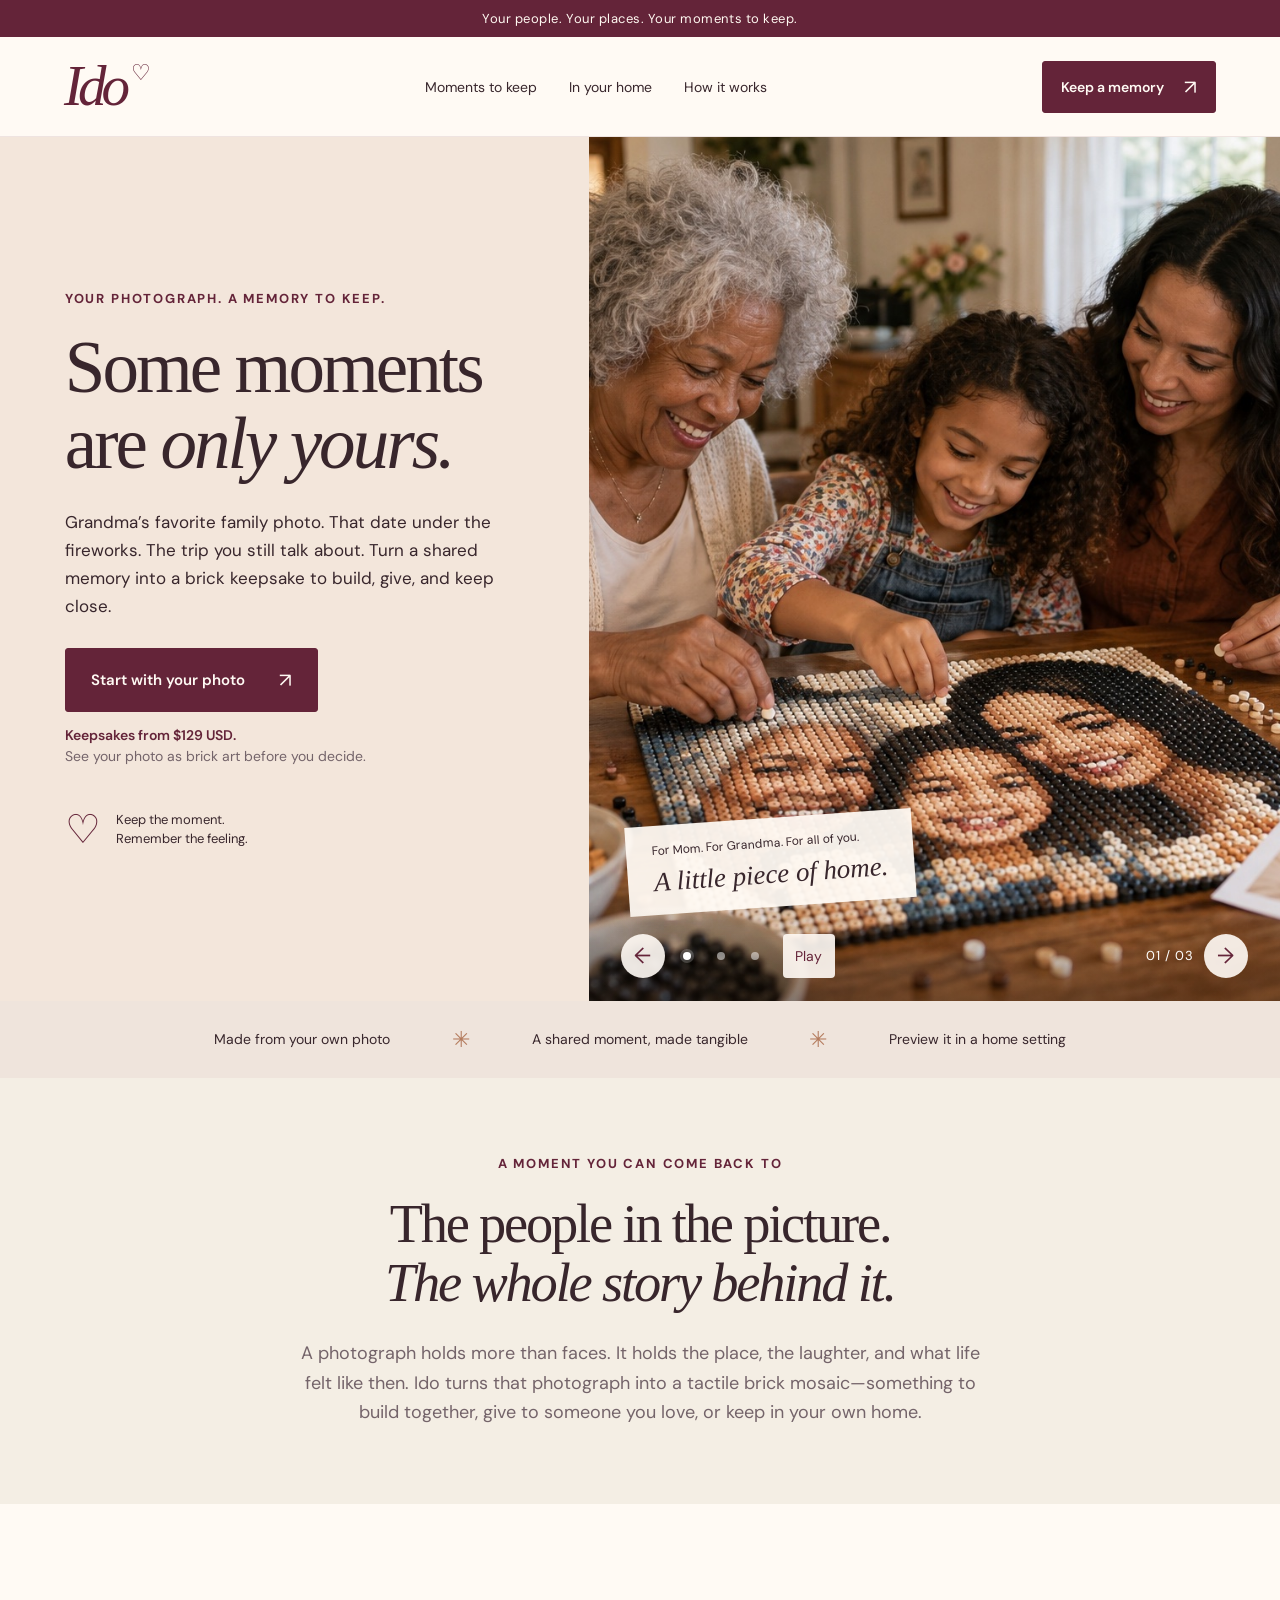
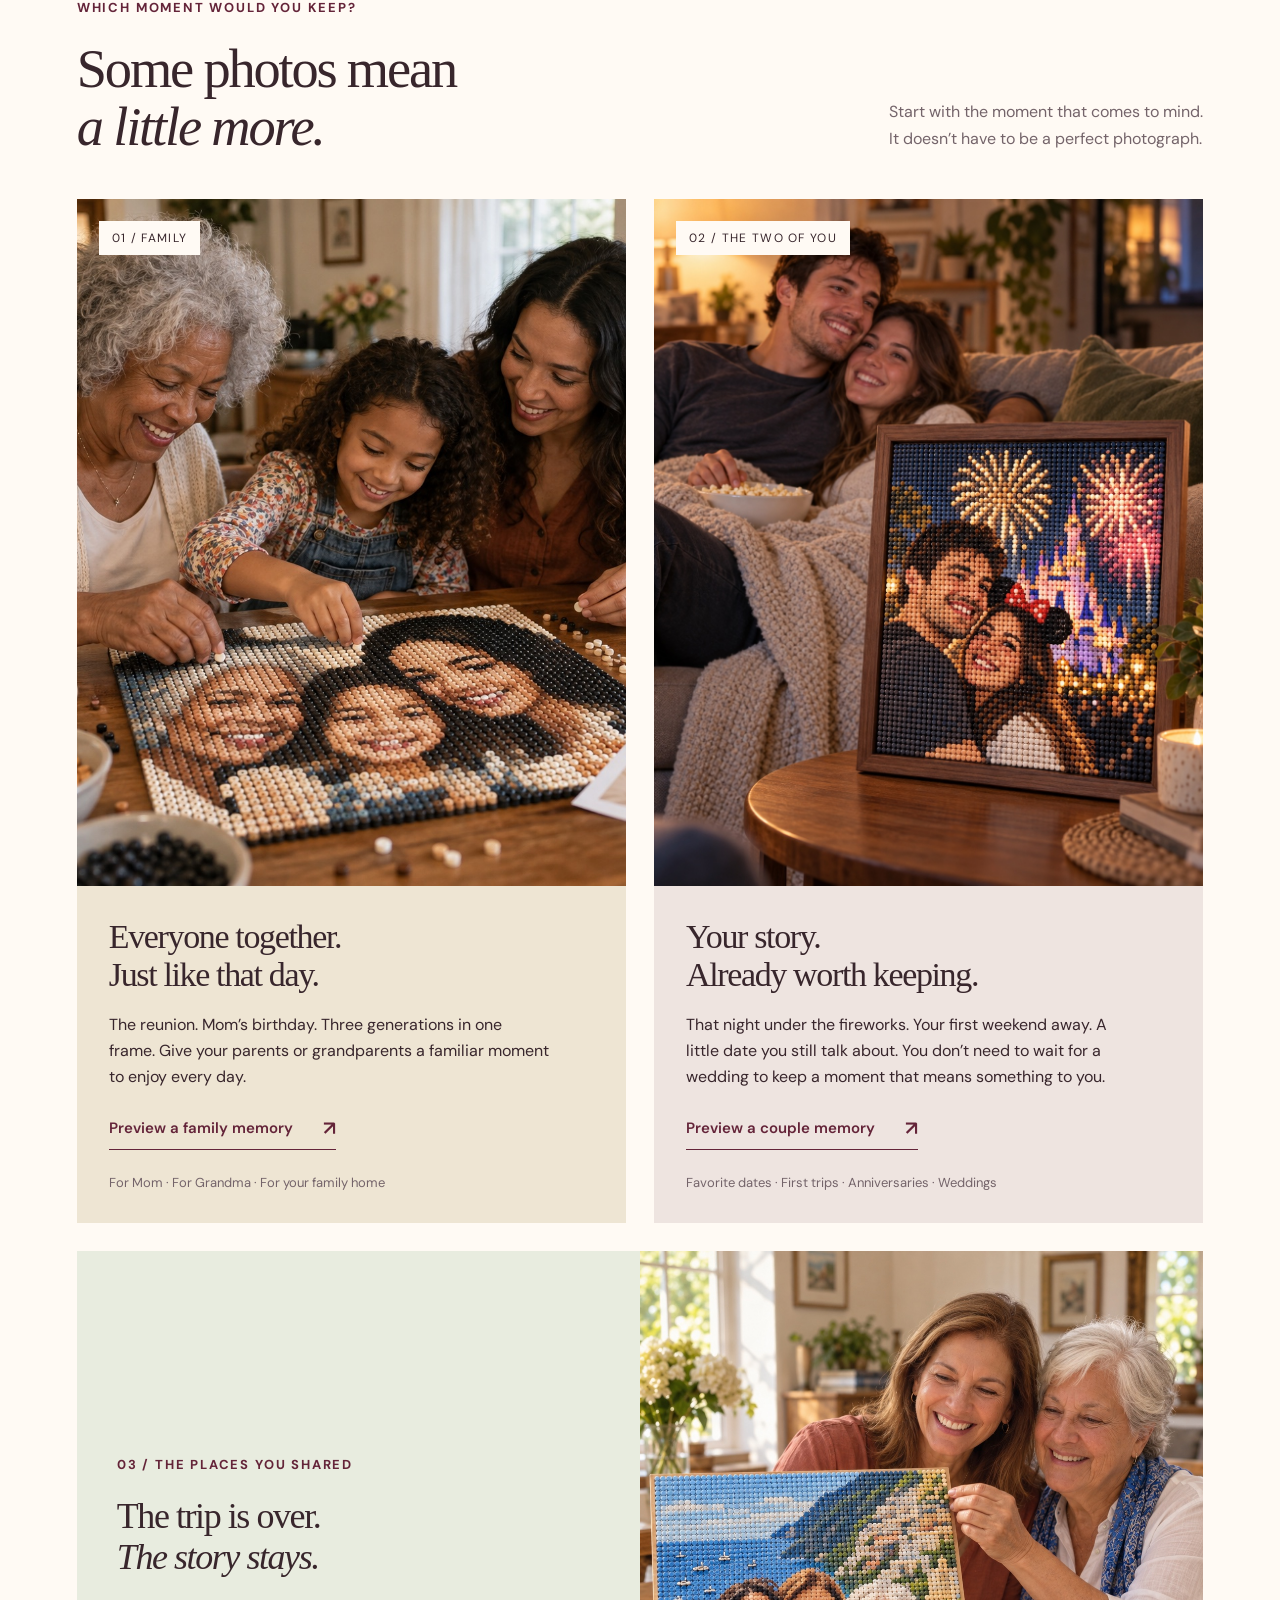
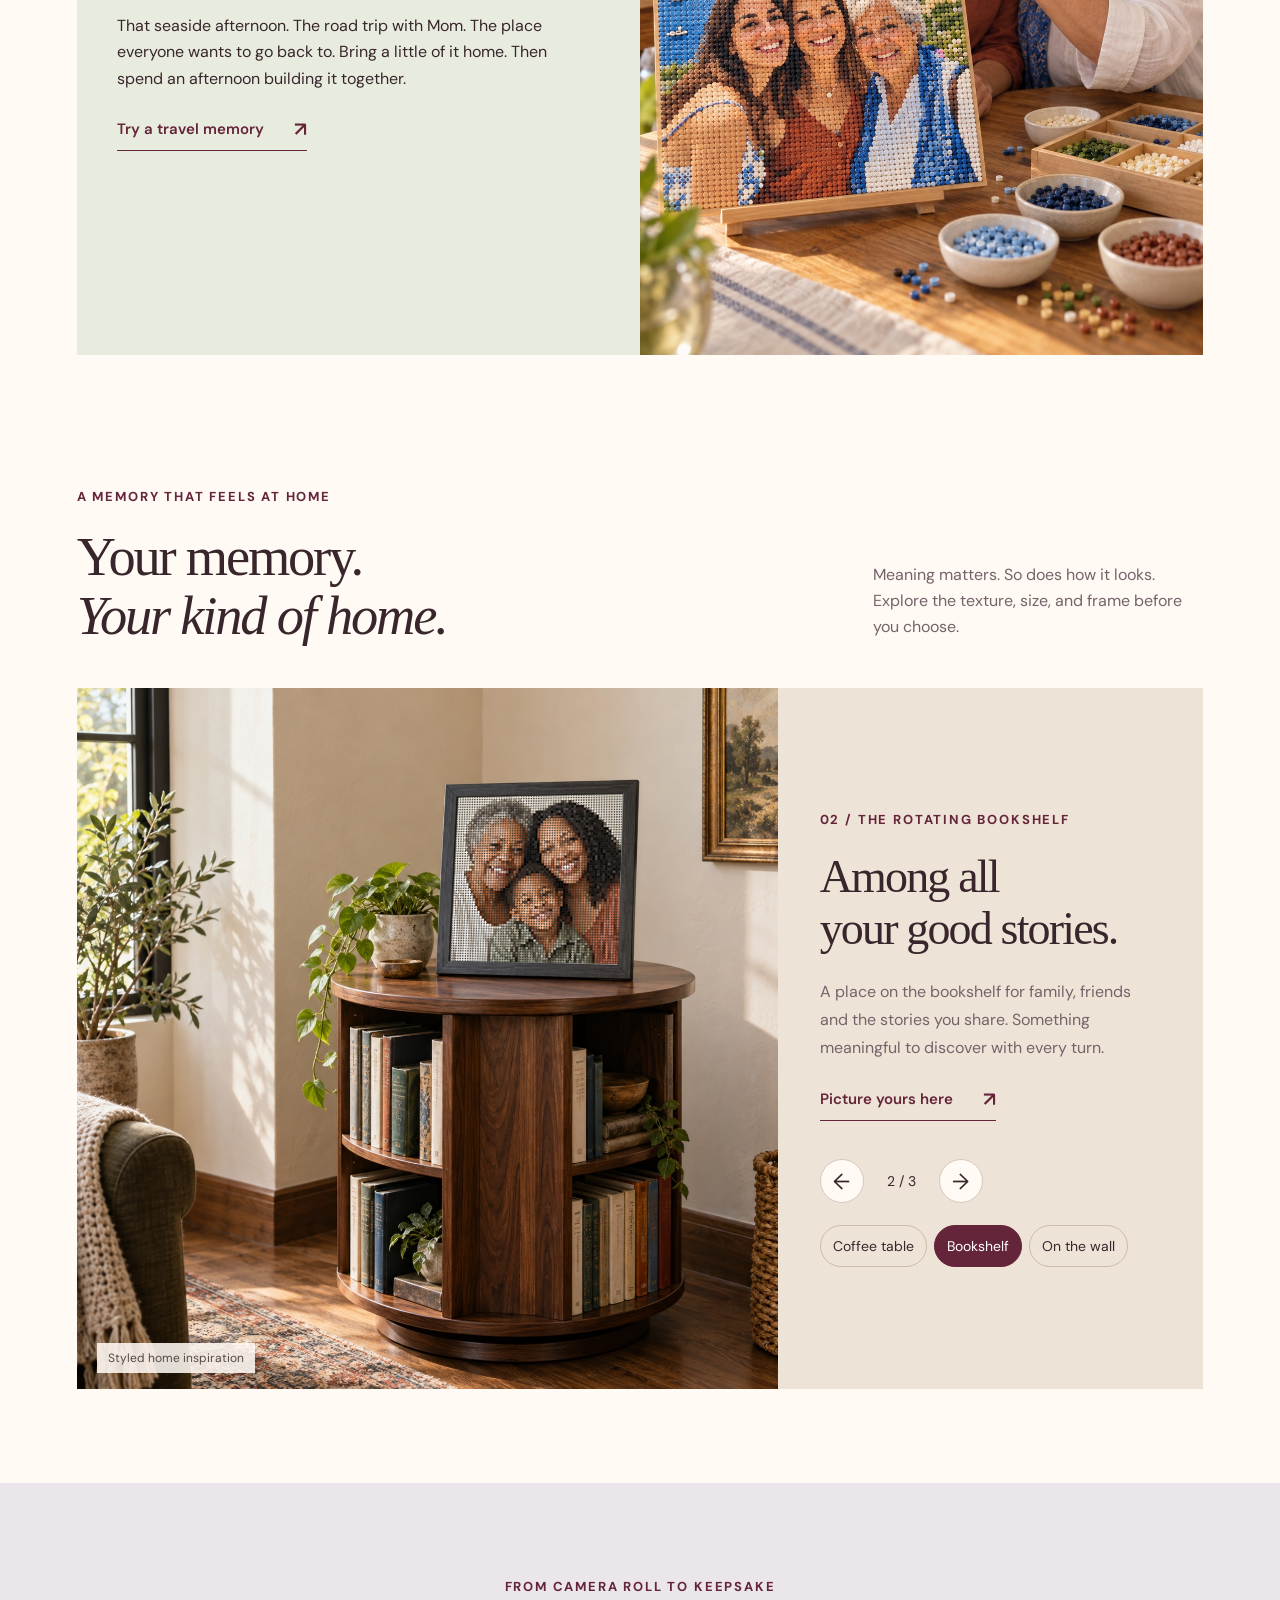
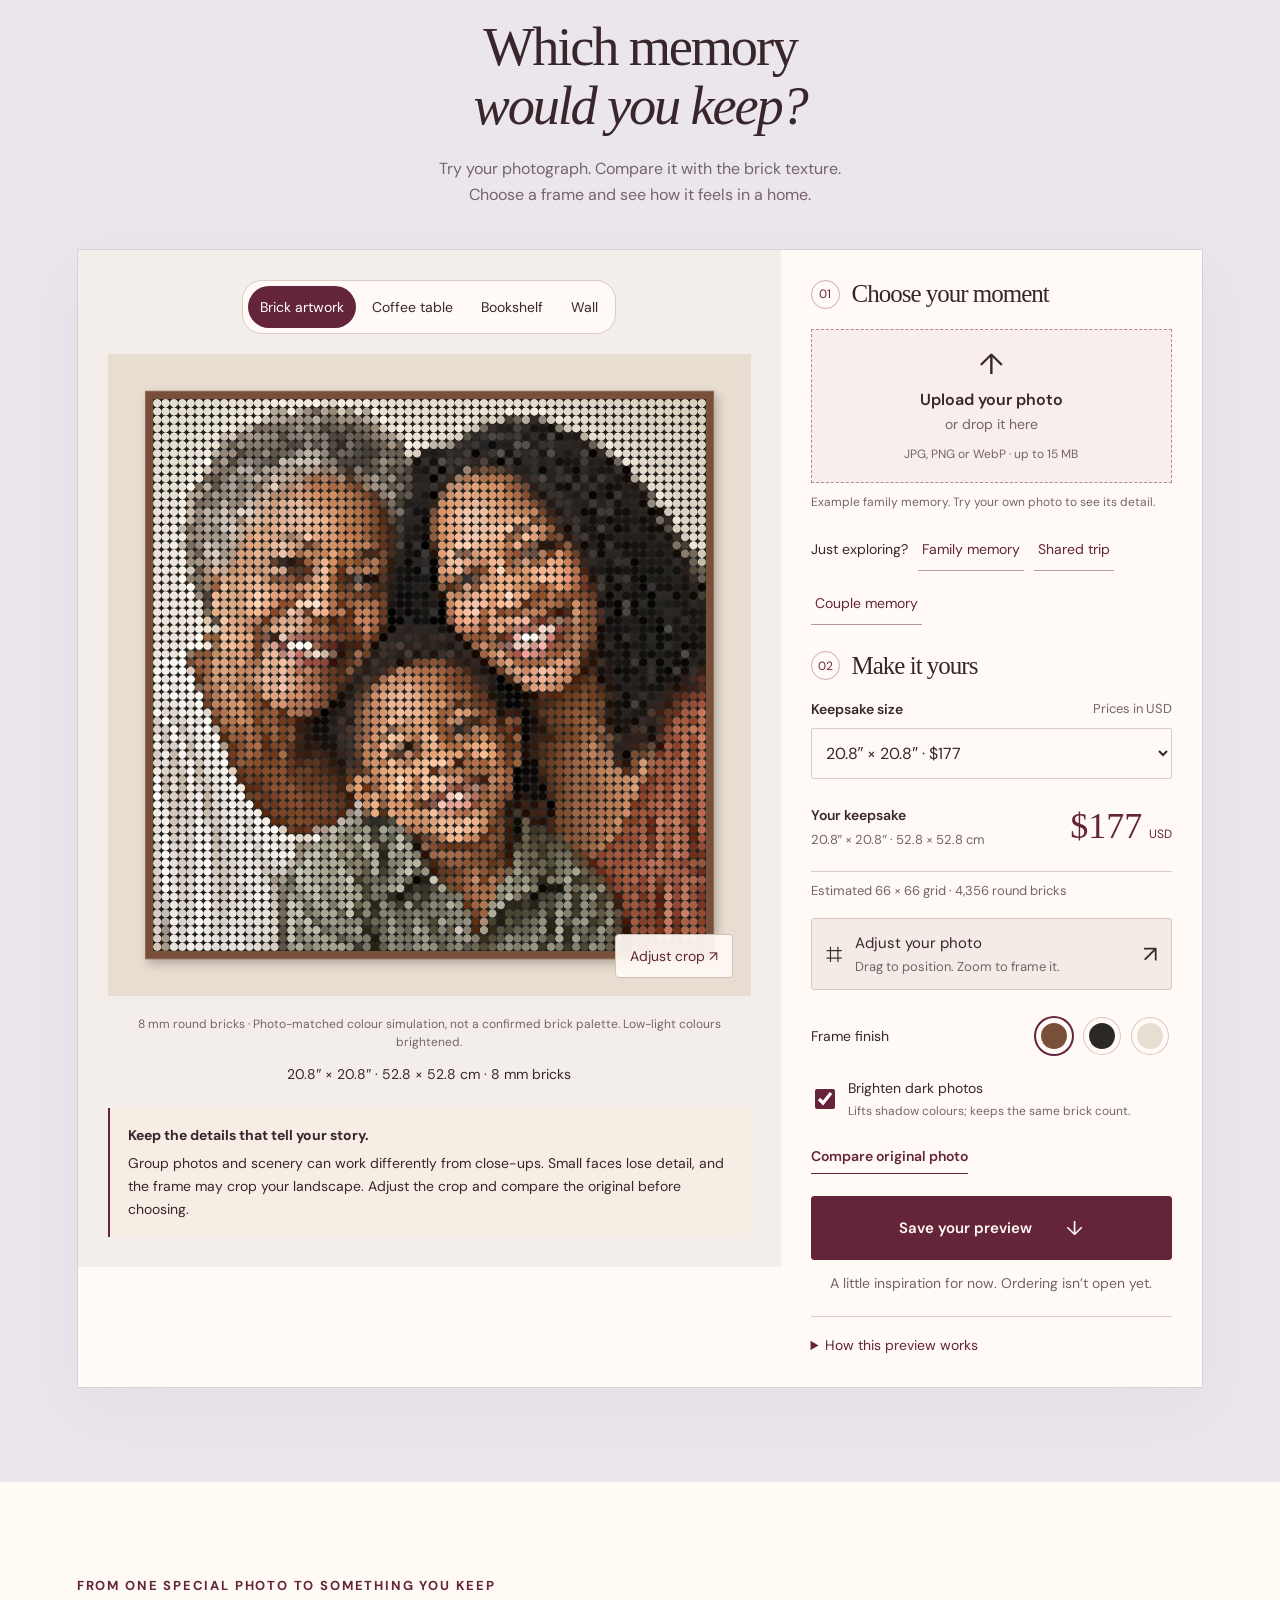
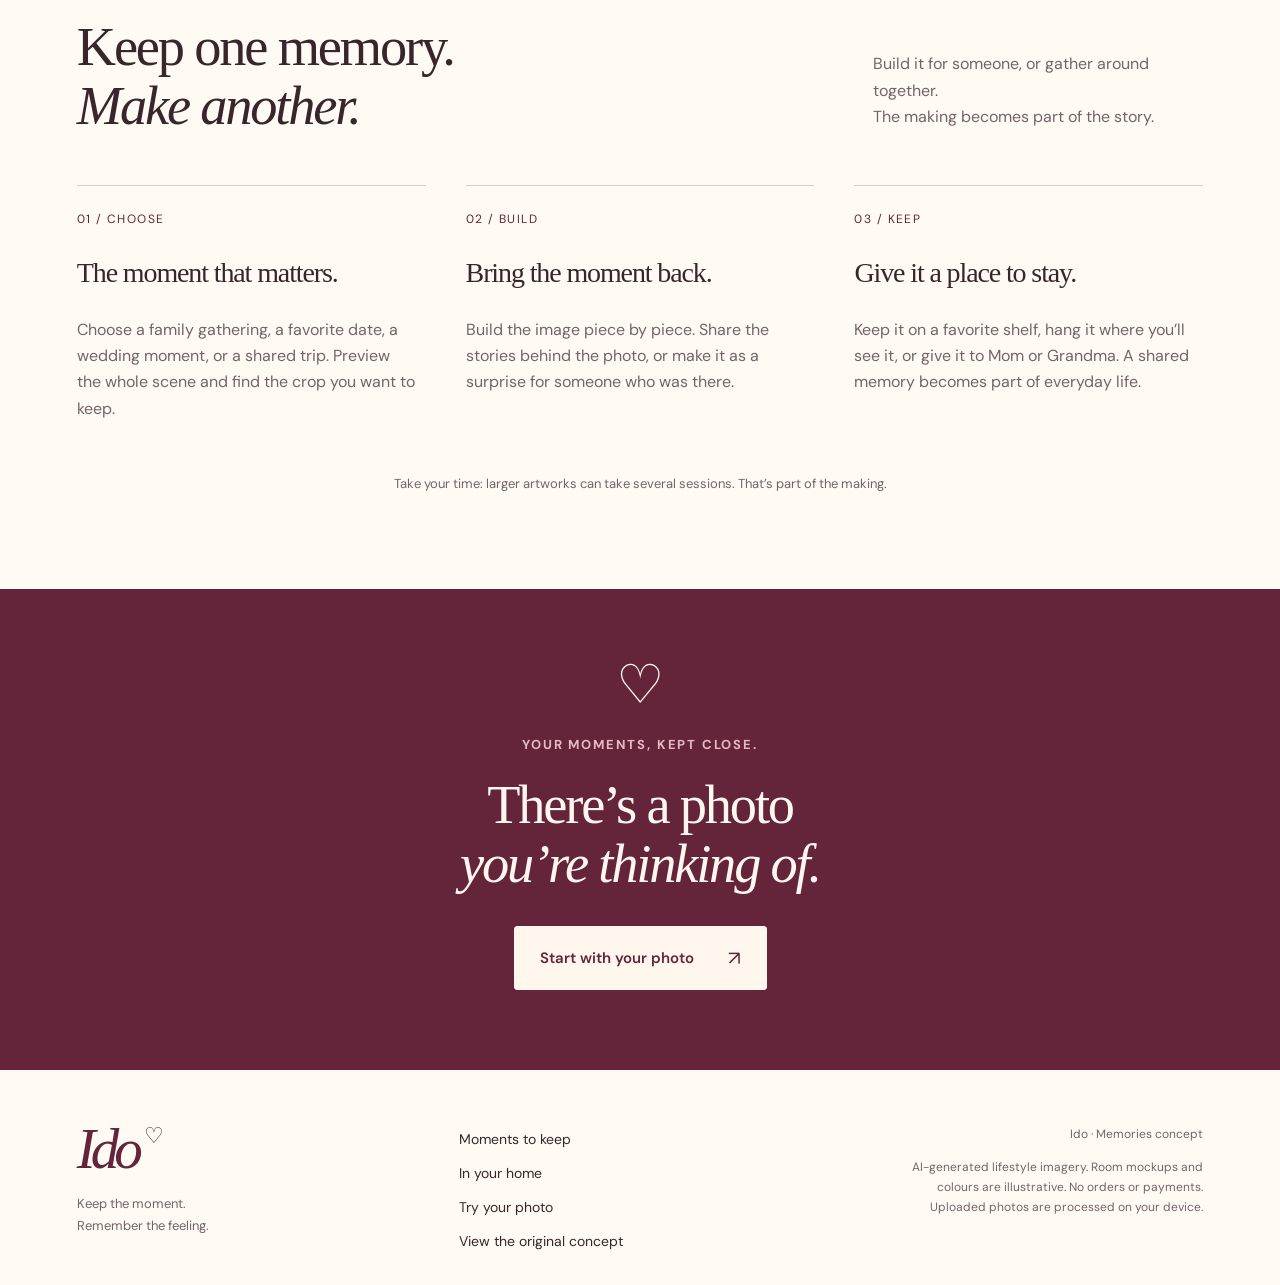
==== memories/index.html @ 84edcf0b "Publish Ido memories website prototype" ====
<!doctype html>
<html lang="en"><head>
<meta charset="UTF-8"><meta name="viewport" content="width=device-width, initial-scale=1"><title>Ido — Keep your moments close.</title>
<meta name="description" content="Keep a family gathering, a favorite date, a wedding day or a shared trip close. Turn your own photograph into a custom brick keepsake to build, give and display.">
<link rel="icon" href="data:image/svg+xml,%3Csvg xmlns='http://www.w3.org/2000/svg' viewBox='0 0 32 32'%3E%3Crect width='32' height='32' rx='8' fill='%23642439'/%3E%3Ctext x='8' y='25' font-family='Georgia' font-style='italic' font-size='30' fill='%23fff6eb'%3Ei%3C/text%3E%3C/svg%3E">
<link rel="preconnect" href="https://fonts.googleapis.com"><link rel="preconnect" href="https://fonts.gstatic.com" crossorigin><link href="https://fonts.googleapis.com/css2?family=DM+Sans:wght@400;500;600;700&display=swap" rel="stylesheet"><link rel="stylesheet" href="../styles.css"><link rel="stylesheet" href="memories.css"><script src="app.js" defer></script></head><body class="memory-version">
<a class="skip" href="#main">Skip to content</a><div class="announcement">Your people. Your places. Your moments to keep.</div>
<header class="header"><a class="wordmark" href="#" aria-label="Ido home">Ido<span>♡</span></a><nav aria-label="Main navigation"><a href="#stories">Moments to keep</a><a href="#at-home">In your home</a><a href="#how">How it works</a></nav><a class="button small" href="#create">Keep a memory <span aria-hidden="true">↗</span></a></header>
<main id="main"><section class="hero"><div class="hero-copy"><p class="eyebrow">YOUR PHOTOGRAPH. A MEMORY TO KEEP.</p><h1>Some moments<br>are <em>only yours.</em></h1><p class="lede">Grandma’s favorite family photo. That date under the fireworks. The trip you still talk about. Turn a shared memory into a brick keepsake to build, give, and keep close.</p><a class="button" href="#create">Start with your photo <span aria-hidden="true">↗</span></a><p class="micro"><span id="startingPrice">Keepsakes from $129 USD.</span><br>See your photo as brick art before you decide.</p><div class="hero-foot"><span class="tiny-heart" aria-hidden="true">♡</span><span>Keep the moment.<br>Remember the feeling.</span></div></div>
<div class="hero-photo hero-carousel" role="region" aria-roledescription="carousel" aria-label="Memories worth keeping">
<div class="hero-slide" data-hero-slide role="group" aria-roledescription="slide" aria-label="1 of 3: Family memories"><img src="../assets/ido-family.jpg" alt="Three generations assembling a brick mosaic of their family photograph" fetchpriority="high"><div class="photo-note"><span>For Mom. For Grandma. For all of you.</span><strong>A little piece of home.</strong></div></div>
<div class="hero-slide hero-lifestyle" data-hero-slide role="group" aria-roledescription="slide" aria-label="2 of 3: Couple memories" hidden><img src="../assets/lifestyle-couple-movie.jpg" alt="A couple cuddles during movie night, with a large framed round-brick portrait of their fireworks date on the table beside them" loading="lazy"><span class="lifestyle-label">Illustrative lifestyle scene</span><div class="lifestyle-caption"><span>That night out. Your nights in.</span><strong>A memory that lives with you.</strong></div></div>
<div class="hero-slide hero-lifestyle" data-hero-slide role="group" aria-roledescription="slide" aria-label="3 of 3: Shared trips" hidden><img src="../assets/lifestyle-family-building.jpg" alt="A grandmother and daughter laugh together while finishing a clear round-brick mosaic of their three-generation seaside trip" loading="lazy"><span class="lifestyle-label">Illustrative lifestyle scene</span><div class="lifestyle-caption"><span>The trip you still talk about.</span><strong>One more afternoon together.</strong></div></div>
<div class="hero-navigation"><button class="carousel-arrow" id="heroPrev" aria-label="Previous memory">←</button><div class="hero-dots" role="group" aria-label="Choose a memory"><button data-hero="0" aria-label="Family memories" aria-pressed="true"></button><button data-hero="1" aria-label="Couple memories" aria-pressed="false"></button><button data-hero="2" aria-label="Shared trips" aria-pressed="false"></button></div><button id="heroPlayback" class="hero-playback" aria-label="Play automatic memory stories">Play</button><span id="heroCount">01 / 03</span><button class="carousel-arrow" id="heroNext" aria-label="Next memory">→</button></div>
</div></section>
<div class="promise-strip"><span>Made from your own photo</span><i aria-hidden="true">✳</i><span>A shared moment, made tangible</span><i aria-hidden="true">✳</i><span>Preview it in a home setting</span></div>
<section class="memory-intro section"><p class="eyebrow">A MOMENT YOU CAN COME BACK TO</p><h2>The people in the picture.<br><em>The whole story behind it.</em></h2><p>A photograph holds more than faces. It holds the place, the laughter, and what life felt like then. Ido turns that photograph into a tactile brick mosaic—something to build together, give to someone you love, or keep in your own home.</p></section>
<section class="stories section" id="stories"><div class="section-heading"><div><p class="eyebrow">WHICH MOMENT WOULD YOU KEEP?</p><h2>Some photos mean<br><em>a little more.</em></h2></div><p>Start with the moment that comes to mind.<br>It doesn’t have to be a perfect photograph.</p></div><div class="story-grid">
<article class="story-card family"><div class="story-image"><img src="../assets/ido-family.jpg" alt="Grandmother, mother and child building their family photograph together" loading="lazy"><span class="image-label">01 / FAMILY</span></div><div class="story-copy"><h3>Everyone together.<br>Just like that day.</h3><p>The reunion. Mom’s birthday. Three generations in one frame. Give your parents or grandparents a familiar moment to enjoy every day.</p><a class="text-button" href="#create" data-audience="family">Preview a family memory <span>↗</span></a><span class="occasions">For Mom · For Grandma · For your family home</span></div></article>
<article class="story-card couple"><div class="story-image"><img src="../assets/lifestyle-couple-movie.jpg" alt="A couple enjoys a cozy movie night beside a framed brick portrait of their fireworks date" loading="lazy"><span class="image-label">02 / THE TWO OF YOU</span></div><div class="story-copy"><h3>Your story.<br>Already worth keeping.</h3><p>That night under the fireworks. Your first weekend away. A little date you still talk about. You don’t need to wait for a wedding to keep a moment that means something to you.</p><a class="text-button" href="#create" data-audience="couple">Preview a couple memory <span>↗</span></a><span class="occasions">Favorite dates · First trips · Anniversaries · Weddings</span></div></article>
</div><div class="travel-story with-image"><div><p class="eyebrow">03 / THE PLACES YOU SHARED</p><h3>The trip is over.<br><em>The story stays.</em></h3><p>That seaside afternoon. The road trip with Mom. The place everyone wants to go back to. Bring a little of it home. Then spend an afternoon building it together.</p><a class="text-button" href="#create" data-audience="travel">Try a travel memory <span>↗</span></a></div><img src="../assets/lifestyle-family-building.jpg" alt="A grandmother and daughter assemble a brick portrait of their family seaside trip together at home" loading="lazy"></div></section>
<section class="at-home section" id="at-home"><div class="section-heading"><div><p class="eyebrow">A MEMORY THAT FEELS AT HOME</p><h2>Your memory.<br><em>Your kind of home.</em></h2></div><p>Meaning matters. So does how it looks.<br>Explore the texture, size, and frame before you choose.</p></div><div class="home-carousel" role="region" aria-roledescription="carousel" aria-label="Memories around the home"><div class="home-stage"><canvas id="homeCanvas" width="2000" height="2000" role="img" aria-label="A finished brick keepsake in a home setting"></canvas><span class="scene-credit">Styled home inspiration</span></div><div class="home-story"><p class="eyebrow" id="homeCategory">01 / THE COFFEE TABLE</p><h3 id="homeTitle">A familiar moment.<br>Part of every day.</h3><p id="homeDescription">On a shelf or beside a favorite chair. A shared memory with a place in everyday life.</p><a class="text-button" href="#create" id="tryHome">Picture yours here <span>↗</span></a><div class="home-navigation"><button class="carousel-arrow" id="homePrev" aria-label="Previous home setting">←</button><span id="homeCount" aria-live="polite">1 / 3</span><button class="carousel-arrow" id="homeNext" aria-label="Next home setting">→</button></div><div class="home-dots" role="group" aria-label="Choose a home setting"><button data-home="0" aria-pressed="true">Coffee table</button><button data-home="1" aria-pressed="false">Bookshelf</button><button data-home="2" aria-pressed="false">On the wall</button></div></div></div></section>
<section class="creator-section section" id="create"><div class="creator-title"><p class="eyebrow">FROM CAMERA ROLL TO KEEPSAKE</p><h2>Which memory<br><em>would you keep?</em></h2><p>Try your photograph. Compare it with the brick texture.<br>Choose a frame and see how it feels in a home.</p></div><div class="creator" aria-label="Memory keepsake preview studio"><div class="preview-area"><div class="view-tabs" role="group" aria-label="Preview setting"><button data-view="portrait" aria-pressed="true">Brick artwork</button><button data-view="coffee" aria-pressed="false">Coffee table</button><button data-view="shelf" aria-pressed="false">Bookshelf</button><button data-view="wall" aria-pressed="false">Wall</button></div><div class="studio-display"><canvas id="previewCanvas" width="2000" height="2000" role="img" aria-label="Your photograph as an 8 mm round-brick keepsake"></canvas><button class="crop-overlay" id="cropFromPreview">Adjust crop ↗</button></div><p class="preview-note" id="previewNote">8 mm round bricks · Photo-matched colour simulation, not a confirmed brick palette.</p><p class="dimensions-summary" id="dimensionsSummary"></p><aside class="photo-guidance"><strong>Keep the details that tell your story.</strong><p>Group photos and scenery can work differently from close-ups. Small faces lose detail, and the frame may crop your landscape. Adjust the crop and compare the original before choosing.</p></aside></div><div class="controls"><div class="step-label"><span>01</span><h3>Choose your moment</h3></div><label class="upload-box" id="dropzone" tabindex="0" for="photoInput"><span class="upload-icon" aria-hidden="true">↑</span><strong>Upload your photo</strong><span>or drop it here</span><small>JPG, PNG or WebP · up to 15 MB</small></label><input id="photoInput" type="file" accept="image/jpeg,image/png,image/webp" hidden><p id="uploadStatus" class="status" role="status">Your photo stays in your browser.</p><div class="sample-row"><span>Just exploring?</span><button data-example="family">Family memory</button><button data-example="travel">Shared trip</button><button data-example="couple">Couple memory</button></div><div class="step-label"><span>02</span><h3>Make it yours</h3></div>
<div class="size-control"><label for="portraitSize">Keepsake size <span class="size-currency">Prices in USD</span></label><select id="portraitSize" aria-describedby="priceSize brickSummary"><option value="40x52.8">15.7″ × 20.8″ · $129</option><option value="52.8x52.8" selected>20.8″ × 20.8″ · $177</option><option value="65.6x65.6">25.8″ × 25.8″ · $282</option><option value="52.8x78.4">20.8″ × 30.9″ · $282</option></select><div class="portrait-pricing" role="status" aria-live="polite" aria-atomic="true"><div><span class="price-label">Your keepsake</span><p id="priceSize">20.8″ × 20.8″ · 52.8 × 52.8 cm</p></div><p class="price-amount"><strong id="portraitPrice">$177</strong><span>USD</span></p></div><p id="brickSummary" class="size-note">Estimated 66 × 66 grid · 4,356 round bricks</p></div><button class="crop-button" id="openCrop"><span>⌗</span><span>Adjust your photo<small>Drag to position. Zoom to frame it.</small></span><span>↗</span></button>
<div class="control-row"><span>Frame finish</span><div class="swatches" role="group" aria-label="Frame finish"><button class="swatch walnut" data-finish="walnut" aria-label="Walnut frame" aria-pressed="true"></button><button class="swatch charcoal" data-finish="charcoal" aria-label="Charcoal frame" aria-pressed="false"></button><button class="swatch ivory" data-finish="ivory" aria-label="Ivory frame" aria-pressed="false"></button></div></div><label class="photo-enhancement"><input id="brightenPhoto" type="checkbox" checked><span>Brighten dark photos<small>Lifts shadow colours; keeps the same brick count.</small></span></label><div class="preview-actions"><button id="originalToggle" class="text-button" aria-pressed="false">Compare original photo</button></div><button id="download" class="button download">Save your preview <span aria-hidden="true">↓</span></button><p class="micro">A little inspiration for now. Ordering isn’t open yet.</p><details class="preview-explainer"><summary>How this preview works</summary><p>Your selected size sets the grid. Each 8 mm cell samples the colours in that part of your photo and becomes one round brick. Each brick has one solid colour, not a printed fragment of the photo. The optional low-light correction lifts shadow colours before sampling; mild sharpening emphasizes edges without adding more bricks.</p><p>Colours are simulated directly from your photo. Actual results depend on the available brick colours, lighting and image quality. At the smallest size, 50 × 66 bricks provide only 3,300 colour samples for the whole scene. Small faces and distant details may remain simplified. Larger sizes use more bricks, so faces can retain more detail.</p><p>Grid counts are estimates based on 8 mm spacing and the listed dimensions; the final count depends on the frame allowance. Home views are styled mockups, not measurements of your room; check furniture clearance before choosing a size.</p></details></div></div></section>
<section class="how section" id="how"><div class="section-heading"><div><p class="eyebrow">FROM ONE SPECIAL PHOTO TO SOMETHING YOU KEEP</p><h2>Keep one memory.<br><em>Make another.</em></h2></div><p>Build it for someone, or gather around together.<br>The making becomes part of the story.</p></div><div class="steps"><article><span>01 / CHOOSE</span><h3>The moment that matters.</h3><p>Choose a family gathering, a favorite date, a wedding moment, or a shared trip. Preview the whole scene and find the crop you want to keep.</p></article><article><span>02 / BUILD</span><h3>Bring the moment back.</h3><p>Build the image piece by piece. Share the stories behind the photo, or make it as a surprise for someone who was there.</p></article><article><span>03 / KEEP</span><h3>Give it a place to stay.</h3><p>Keep it on a favorite shelf, hang it where you’ll see it, or give it to Mom or Grandma. A shared memory becomes part of everyday life.</p></article></div><p class="build-note">Take your time: larger artworks can take several sessions. That’s part of the making.</p></section>
<section class="closing"><span class="closing-heart" aria-hidden="true">♡</span><p class="eyebrow">YOUR MOMENTS, KEPT CLOSE.</p><h2>There’s a photo<br><em>you’re thinking of.</em></h2><a class="button light" href="#create">Start with your photo <span aria-hidden="true">↗</span></a></section></main>
<footer><div><a class="wordmark" href="#">Ido<span>♡</span></a><p>Keep the moment.<br>Remember the feeling.</p></div><div class="footer-links"><a href="#stories">Moments to keep</a><a href="#at-home">In your home</a><a href="#create">Try your photo</a><a href="../">View the original concept</a></div><div class="footer-note"><p>Ido · Memories concept</p><p>AI-generated lifestyle imagery. Room mockups and colours are illustrative. No orders or payments.<br>Uploaded photos are processed on your device.</p></div></footer>
<dialog id="cropDialog" aria-labelledby="cropTitle"><div class="crop-dialog-inner"><div class="crop-dialog-heading"><div><p class="eyebrow">MAKE ROOM FOR WHAT MATTERS</p><h2 id="cropTitle">Find your frame.</h2></div><button id="closeCrop" class="close-button" aria-label="Cancel crop">×</button></div><p class="crop-help" id="cropHelp">Drag the photo to position it. Pinch or use + / − to zoom.</p><div class="crop-workspace"><div id="cropViewport" tabindex="0" role="group" aria-label="Crop photo. Drag to move, arrow keys to reposition, plus or minus to zoom." aria-describedby="cropHelp"><canvas id="cropCanvas" width="600" height="600" role="img" aria-label="Photo crop preview"></canvas><div class="crop-thirds" aria-hidden="true"></div></div></div><div class="crop-toolbar"><button id="zoomOut" aria-label="Zoom out">−</button><output id="zoomValue" aria-live="polite">100%</output><button id="zoomIn" aria-label="Zoom in">+</button><button id="resetCrop">Reset</button><span id="cropSizeLabel"></span></div><div class="crop-dialog-actions"><button id="cancelCrop" class="subtle-button">Cancel</button><button id="applyCrop" class="button">Use this crop</button></div></div></dialog>
</body></html>
---- styles.css ----
:root{--wine:#642439;--ink:#38262c;--paper:#fffaf4;--muted:#74646a;--line:#daccc6;--frame:#785039;font-family:'DM Sans',Arial,sans-serif;color:var(--ink);background:var(--paper);font-synthesis:none;scroll-behavior:smooth}*{box-sizing:border-box}body{margin:0}button,input,select{font:inherit}button,a,input,select{-webkit-tap-highlight-color:transparent}button{cursor:pointer;color:inherit}button:disabled{cursor:wait;opacity:.6}a{color:inherit;text-decoration:none}img{display:block;width:100%;object-fit:cover}h1,h2,h3,p{margin-top:0}h1,h2,h3{font-family:Georgia,'Times New Roman',serif;font-weight:400;letter-spacing:-.04em}h1{font-size:clamp(58px,5.8vw,90px);line-height:1.04;margin-bottom:26px}h2{font-size:clamp(40px,4.25vw,64px);line-height:1.08;margin-bottom:0}h3{font-size:36px;line-height:1.12}em{font-weight:400}p{line-height:1.65}a,button,input,select{touch-action:manipulation}:focus-visible{outline:3px solid #b25731;outline-offset:5px}.skip{position:absolute;left:16px;top:-100px;padding:12px;background:white;z-index:100}.skip:focus{top:10px}.announcement{text-align:center;background:var(--wine);color:#fff8f1;padding:10px 16px;font-size:13px;letter-spacing:.04em}.header{height:100px;display:flex;align-items:center;justify-content:space-between;padding:0 5%;gap:24px;border-bottom:1px solid rgba(100,36,57,.1)}.wordmark{font:italic 57px/.85 Georgia,serif;letter-spacing:-5px;display:inline-flex;align-items:start;color:var(--wine)}.wordmark span{font:22px/1 Georgia;letter-spacing:0;margin-left:6px}.header nav{display:flex;gap:32px;font-size:14px}.header nav a:hover{color:var(--wine);text-decoration:underline;text-underline-offset:7px}.button{display:inline-flex;align-items:center;justify-content:center;gap:34px;padding:18px 25px;border:1px solid var(--wine);background:var(--wine);color:var(--paper);font-size:15px;font-weight:600;border-radius:3px;min-height:54px;transition:background .2s,transform .2s}.button:hover{background:#853951;transform:translateY(-2px)}.button span{font-size:20px;font-weight:400}.button.small{padding:12px 18px;font-size:14px;min-height:46px;gap:20px}.hero{display:grid;grid-template-columns:46% 54%;min-height:660px;background:#f3e6db}.hero-copy{padding:64px 10% 40px 11%;align-self:center}.eyebrow{font-size:12px;letter-spacing:.14em;font-weight:700;margin-bottom:22px;line-height:1.5;color:var(--wine)}.lede{font-size:17px;max-width:380px;margin-bottom:28px;line-height:1.65}.micro{font-size:12px;color:var(--muted);margin:13px 0;line-height:1.5}.hero-foot{display:flex;align-items:center;gap:15px;font-size:13px;line-height:1.5;margin-top:32px}.tiny-heart{font-size:40px;color:var(--wine)}.hero-photo{position:relative;min-height:680px;overflow:hidden}.hero-photo>img{height:100%;position:absolute;object-position:55% 50%}.photo-note{position:absolute;bottom:44px;left:38px;background:#fffaf4f0;padding:17px 26px;transform:rotate(-4deg);box-shadow:0 5px 30px #38262c20}.photo-note span{display:block;font-size:12px;margin-bottom:8px}.photo-note strong{font:italic 30px Georgia}.image-index{position:absolute;right:22px;bottom:23px;color:white;font-size:12px;letter-spacing:.14em;text-shadow:0 1px 4px #000}.promise-strip{display:flex;align-items:center;justify-content:center;gap:5%;padding:24px;background:#efe4dc;font-size:14px}.promise-strip i{font-style:normal;font-size:22px;color:#b47b5d}.section{padding:94px 6%;scroll-margin-top:25px}.section-heading{display:flex;justify-content:space-between;align-items:end;gap:40px;margin-bottom:42px}.section-heading>p{max-width:330px;font-size:16px;color:var(--muted);margin:0 0 5px}.story-grid{display:grid;grid-template-columns:1fr 1fr;gap:28px}.story-card{background:#efdad6}.story-card.family{background:#eee5d3}.story-image{height:340px;position:relative;overflow:hidden}.story-image img{height:100%;transition:transform .6s}.story-card:hover .story-image img{transform:scale(1.025)}.image-label{position:absolute;top:22px;left:22px;background:var(--paper);padding:9px 13px;font-size:12px;letter-spacing:.11em}.story-copy{padding:34px 38px}.story-copy .eyebrow{font-size:12px;margin-bottom:14px}.story-copy h3{margin-bottom:18px}.story-copy>p:not(.eyebrow){font-size:16px;max-width:440px}.text-button{border:0;border-bottom:1px solid currentColor;background:none;padding:8px 0;color:var(--wine);font-size:15px;font-weight:600;display:inline-flex;gap:30px;align-items:center}.text-button span{font-size:20px}.occasions{display:block;font-size:12px;color:var(--muted);margin-top:24px}.at-home{padding-top:38px}.display-grid{display:grid;grid-template-columns:1fr 1fr;gap:28px}.display-card{background:none;border:0;padding:0;text-align:left;min-width:0}.display-visual{display:block;position:relative;aspect-ratio:1.25;background:#e9ddd0;overflow:hidden}.display-card:nth-child(2) .display-visual{background:#e3dfd9}.gallery-art{position:absolute;width:55%;height:auto;left:22.5%;top:12%;border:12px solid #785039;box-shadow:12px 17px 24px #21140f33;background:#ddd}.room-reveal{position:absolute;inset:0;opacity:0;transition:opacity .45s}.room-image{height:100%}.room-art{position:absolute;width:31%;height:auto;left:34.5%;top:13%;border:7px solid #785039;box-shadow:4px 6px 10px #21140f40;background:#ddd}.room-reveal.table .room-art{width:26%;left:41%;top:auto;bottom:29%;transform:perspective(650px) rotateY(-6deg)}.display-card:hover .room-reveal,.display-card:focus-visible .room-reveal,.display-card.is-room .room-reveal{opacity:1}.switch-hint{position:absolute;bottom:16px;right:16px;background:#fffaf4ee;padding:8px 12px;font-size:12px;border-radius:30px}.display-caption{display:flex;justify-content:space-between;align-items:center;padding:21px 0}.display-caption strong{display:block;font:25px Georgia;letter-spacing:-.03em}.display-caption small{display:block;margin-top:9px;color:var(--muted);font-size:14px}.circle-arrow{border:1px solid var(--line);width:40px;height:40px;display:grid;place-items:center;border-radius:50%;font-size:22px}.creator-section{background:#ebe5ec}.creator-title{text-align:center;margin-bottom:40px}.creator-title h2{margin-bottom:20px}.creator-title p:last-child{font-size:16px;color:var(--muted)}.creator{display:grid;grid-template-columns:minmax(0,1.25fr) minmax(300px,.75fr);background:#fffaf6;border:1px solid #d9cfd6;max-width:1230px;margin:auto;box-shadow:0 20px 60px #5b38440a}.preview-area{padding:30px;background:#f4eeeb;display:flex;flex-direction:column;min-width:0}.view-tabs{display:flex;align-self:center;gap:4px;background:#fffaf6;border:1px solid var(--line);padding:5px;border-radius:30px;margin-bottom:20px}.view-tabs button{border:0;border-radius:25px;padding:10px 15px;background:none;font-size:14px}.view-tabs button[aria-pressed=true]{background:var(--wine);color:white}.scene{position:relative;aspect-ratio:1/1;display:grid;place-items:center;overflow:hidden;background:#e5dacf}.scene>img{position:absolute;width:100%;height:100%;inset:0;opacity:0;transition:opacity .3s}.portrait-frame{position:absolute;top:15%;left:15%;width:70%;border:15px solid var(--frame);box-shadow:10px 13px 28px #30201930;transition:width .45s,left .45s,top .45s,border-color .2s;line-height:0;background:#efe9e2}.portrait-frame canvas{width:100%;height:auto;display:block}.scene.wall>img,.scene.table>img{opacity:1}.scene.wall .portrait-frame{width:38%;top:14%;left:31%;border-width:8px;box-shadow:5px 7px 15px #30201935}.scene.table .portrait-frame{width:29%;top:41%;left:42%;border-width:7px;transform:perspective(700px) rotateY(-5deg)}.scene-label{position:absolute;bottom:15px;font-size:12px;letter-spacing:.1em;background:#fffaf4dd;padding:7px 10px}.preview-note{font-size:12px;color:var(--muted);margin:19px 0 0;text-align:center;line-height:1.5}.controls{padding:30px}.step-label{display:flex;align-items:center;gap:12px;margin-bottom:20px}.step-label>span{color:var(--wine);font-size:12px;border:1px solid #cfa7af;border-radius:50%;width:29px;height:29px;display:grid;place-items:center}.step-label h3{font-size:25px;margin:0}.upload-box{display:flex;align-items:center;flex-direction:column;cursor:pointer;border:1px dashed #b98897;padding:20px 16px;background:#f8eeec;transition:background .2s}.upload-box:hover,.upload-box.dragging{background:#efd8de}.upload-icon{font-size:29px;line-height:1;margin-bottom:10px}.upload-box strong{font-weight:600;font-size:16px}.upload-box>span:not(.upload-icon){font-size:14px;color:var(--muted);margin-top:5px}.upload-box small{font-size:12px;color:var(--muted);margin-top:13px}.status{font-size:12px;color:var(--muted);margin:10px 0}.status.error{color:#ad2121}.sample-row{display:flex;flex-wrap:wrap;gap:10px;font-size:14px;margin:15px 0 26px;align-items:center}.sample-row button{font-size:14px;border:0;border-bottom:1px solid #ba949e;background:none;padding:5px 0;color:var(--wine)}.control-row{display:flex;justify-content:space-between;align-items:center;gap:12px;margin-bottom:19px;font-size:14px}.swatches{display:flex;gap:12px}.swatch{border:5px solid #fffaf6;box-shadow:0 0 0 1px #d7c9c1;width:32px;height:32px;border-radius:50%}.swatch[aria-pressed=true]{box-shadow:0 0 0 2px var(--wine)}.walnut{background:#785039}.charcoal{background:#2b2927}.ivory{background:#e5ded2}select{padding:8px;border:1px solid var(--line);background:#fffaf6;color:var(--ink);border-radius:2px;font-size:14px}.range-control{font-size:14px;margin:13px 0}.range-control label{display:block;margin-bottom:6px}input[type=range]{accent-color:var(--wine);width:100%;cursor:pointer}.position-controls{display:grid;grid-template-columns:1fr 1fr;gap:18px}.preview-actions{display:flex;gap:14px;align-items:center;justify-content:space-between;margin-bottom:22px}.preview-actions .text-button{font-size:14px}.subtle-button{border:0;background:none;padding:8px 0;font-size:14px;color:var(--muted)}.download{width:100%}.controls>.micro{text-align:center}.steps{display:grid;grid-template-columns:repeat(3,1fr);gap:40px;margin-top:50px}.steps article{border-top:1px solid var(--line);padding-top:25px}.steps article>span{font-size:12px;color:var(--wine);letter-spacing:.12em;display:block;margin-bottom:30px}.steps h3{font-size:28px}.steps p{font-size:16px;color:var(--muted);max-width:340px}.build-note{font-size:13px;color:var(--muted);text-align:center;margin:35px 0 0}.closing{background:var(--wine);color:#fff6ed;text-align:center;padding:60px 20px 80px}.closing-heart{font-size:54px;display:block;margin-bottom:15px}.closing .eyebrow{color:#e6bac4}.closing h2{margin-bottom:32px}.button.light{background:#fff6ed;color:var(--wine);border-color:#fff6ed}.button.light:hover{background:#ecd2d5}footer{padding:55px 6% 35px;display:flex;justify-content:space-between;gap:30px;align-items:start}footer p{font-size:13px;color:var(--muted);margin:20px 0 0}.footer-links{display:flex;flex-direction:column;gap:16px;font-size:14px;padding-top:5px}.footer-note{text-align:right;max-width:330px}.footer-note p{margin:0 0 14px;font-size:12px}
@media(min-width:1600px){.hero-copy{padding-left:15%}.section{padding-left:10%;padding-right:10%}.hero-photo{max-height:820px}}
@media(max-width:1000px){.header{height:85px;padding:0 4%}.header nav{gap:18px}.hero-copy{padding:45px 8%}h1{font-size:62px}.hero-photo{min-height:630px}.story-copy{padding:28px}.story-image{height:270px}.story-copy h3{font-size:31px}.section{padding:70px 5%}.creator{grid-template-columns:1.1fr .9fr}.controls,.preview-area{padding:22px}.view-tabs button{padding:9px 10px;font-size:14px}.portrait-frame{border-width:10px}.gallery-art{border-width:9px}}
@media(max-width:720px){.announcement{font-size:12px}.header{height:78px;padding:0 20px}.wordmark{font-size:45px}.header nav{display:none}.header .button{font-size:14px;min-height:43px;padding:10px 13px;gap:12px}.hero{grid-template-columns:1fr}.hero-copy{padding:43px 26px 35px}h1{font-size:60px}.hero .eyebrow{font-size:12px;margin-bottom:22px}.hero-copy .lede{font-size:16px;max-width:400px}.hero-foot{display:none}.hero-photo{min-height:0;height:390px}.photo-note{left:25px;bottom:28px}.photo-note strong{font-size:26px}.promise-strip{gap:10px;justify-content:space-around;padding:20px 16px;font-size:12px;text-align:center}.promise-strip i{font-size:16px}.section{padding:60px 22px}.section-heading{display:block;margin-bottom:30px}.section-heading>p{margin-top:23px;font-size:16px}.eyebrow{font-size:12px;letter-spacing:.11em}h2{font-size:42px}.story-grid,.display-grid{grid-template-columns:1fr;gap:28px}.story-image{height:300px}.story-copy{padding:28px}.story-copy h3{font-size:35px}.story-copy>p:not(.eyebrow){font-size:16px}.at-home{padding-top:10px}.display-caption strong{font-size:25px}.display-caption small{font-size:14px}.creator-title{margin-bottom:27px}.creator{grid-template-columns:1fr}.preview-area{padding:20px}.controls{padding:26px}.view-tabs button{font-size:14px}.creator-section{padding:55px 15px}.steps{grid-template-columns:1fr;gap:22px;margin-top:28px}.steps article>span{margin-bottom:15px}.steps h3{margin-bottom:14px}.steps p{max-width:none}.build-note{text-align:left}.closing{padding:50px 20px 65px}.closing h2{font-size:42px}footer{padding:40px 25px;flex-wrap:wrap;gap:30px}.footer-note{flex-basis:100%;text-align:left;border-top:1px solid var(--line);padding-top:22px;max-width:none}.footer-note p{font-size:12px}.room-art{border-width:5px}.gallery-art{border-width:10px}}
@media(prefers-reduced-motion:reduce){:root{scroll-behavior:auto}*,*::before,*::after{transition:none!important}}
@media(max-width:420px){.hero-copy{padding:30px 26px 26px}.hero h1{font-size:44px;margin-bottom:20px}.hero .eyebrow{margin-bottom:17px}.hero-copy .lede{margin-bottom:20px}.hero-photo{height:340px}}

/* Story and room carousels */
[hidden]{display:none!important}.hero-slide{position:absolute;inset:0}.hero-slide>img{height:100%;object-position:center}.hero-slide .photo-note{bottom:94px;max-width:calc(100% - 64px)}.hero-slide .photo-note strong{font-size:clamp(22px,2.1vw,32px)}.hero-navigation{position:absolute;bottom:23px;left:32px;right:32px;display:flex;align-items:center;gap:16px;color:white}.hero-navigation:before{content:"";position:absolute;z-index:0;inset:-25px -32px -23px;background:linear-gradient(transparent,#20130b65);pointer-events:none}.hero-navigation>*{position:relative}.carousel-arrow{background:#fffaf4;border:1px solid #d8c8be;border-radius:50%;width:44px;height:44px;display:grid;place-items:center;font-size:22px;flex-shrink:0}.carousel-arrow:hover{background:#ecd8d9}.hero-navigation .carousel-arrow{background:#fffaf4e8;color:var(--wine);border:0}.hero-dots{display:flex;gap:4px}.hero-dots button{width:30px;height:44px;border:0;background:none;padding:8px;position:relative}.hero-dots button:after{content:"";display:block;width:8px;height:8px;border-radius:50%;background:#ffffff80}.hero-dots button[aria-pressed=true]:after{background:white;box-shadow:0 0 0 3px #ffffff35}.hero-navigation>span{font-size:13px;letter-spacing:.08em;margin-left:auto}.hero-photo{touch-action:pan-y}.home-carousel{display:grid;grid-template-columns:minmax(0,1.4fr) minmax(300px,.85fr);background:#eee3d7}.home-stage{position:relative;min-width:0;touch-action:pan-y}.home-stage canvas{width:100%;display:block}.scene-credit{position:absolute;bottom:16px;left:20px;background:#fffaf4df;padding:7px 11px;font-size:12px;color:#554943}.home-story{padding:48px 42px;align-self:center}.home-story h3{font-size:46px;margin-bottom:24px}.home-story>p:not(.eyebrow){font-size:16px;line-height:1.75;color:var(--muted);max-width:340px}.home-navigation{display:flex;align-items:center;gap:23px;margin-top:38px}.home-navigation>span{font-size:14px}.home-dots{display:flex;flex-wrap:wrap;gap:7px;margin-top:22px}.home-dots button{font-size:14px;min-height:42px;background:transparent;border:1px solid #cdbbad;border-radius:25px;padding:9px 12px}.home-dots button[aria-pressed=true]{background:var(--wine);color:white;border-color:var(--wine)}
/* Physical sizes, photographic mockups and crop editor */
.view-tabs{max-width:100%;flex-wrap:wrap;justify-content:center;border-radius:20px}.view-tabs button{padding:9px 12px;min-height:42px}.studio-display{position:relative;min-width:0;background:#e5dacf}.studio-display canvas{width:100%;display:block}.crop-overlay{position:absolute;bottom:18px;right:18px;padding:10px 14px;min-height:44px;background:#fffaf4ee;border:1px solid #d1c2b8;border-radius:4px;font-size:14px;color:var(--wine)}.dimensions-summary{text-align:center;font-size:14px;margin:12px 0 0;color:var(--ink)}.size-control{margin-bottom:18px}.size-control label{display:block;font-size:14px;font-weight:600;margin-bottom:10px}.size-control select{width:100%;font-size:14px;padding:13px 10px;min-height:48px}.size-note{font-size:13px;color:var(--muted);margin:9px 0;line-height:1.5}.crop-button{width:100%;display:flex;align-items:center;gap:13px;text-align:left;background:#f4ebe6;border:1px solid #d9c6bd;padding:14px;margin-bottom:24px;border-radius:3px;font-size:15px}.crop-button>span:first-child{font-size:29px}.crop-button>span:last-child{margin-left:auto;font-size:23px}.crop-button small{display:block;color:var(--muted);font-size:13px;margin-top:5px}.preview-explainer{font-size:14px;line-height:1.65;border-top:1px solid var(--line);margin-top:22px;padding-top:17px}.preview-explainer summary{cursor:pointer;color:var(--wine)}.preview-explainer p{margin-top:14px;margin-bottom:0;color:var(--muted)}.preview-area{align-self:start;position:sticky;top:18px}.swatch{width:36px;height:36px}.swatches{padding:4px}#cropDialog{border:0;background:var(--paper);color:var(--ink);width:min(640px,calc(100vw - 24px));max-height:calc(100dvh - 24px);padding:0;box-shadow:0 25px 100px #0006;border-radius:8px;overscroll-behavior:contain}#cropDialog::backdrop{background:#23191bcc;backdrop-filter:blur(4px)}body.crop-open{overflow:hidden}.crop-dialog-inner{padding:26px}.crop-dialog-heading{display:flex;align-items:start;justify-content:space-between;gap:16px}.crop-dialog-heading .eyebrow{font-size:12px;margin-bottom:10px}.crop-dialog-heading h2{font-size:38px}.close-button{width:44px;height:44px;border:1px solid var(--line);background:transparent;border-radius:50%;font-size:28px;flex-shrink:0}.crop-help{font-size:14px;color:var(--muted);margin:15px 0}.crop-workspace{display:flex;justify-content:center;align-items:center;background:#d8d0ca;padding:18px;min-height:220px}#cropViewport{position:relative;width:min(100%,390px);aspect-ratio:1;cursor:grab;touch-action:none;overflow:hidden;border:2px solid white;box-shadow:0 2px 18px #21140f35}#cropViewport.dragging{cursor:grabbing}#cropCanvas{display:block;width:100%;height:100%}.crop-thirds{position:absolute;inset:0;pointer-events:none;background:linear-gradient(to right,transparent 33.1%,#fff8 33.1%,#fff8 33.4%,transparent 33.4%,transparent 66.4%,#fff8 66.4%,#fff8 66.7%,transparent 66.7%),linear-gradient(to bottom,transparent 33.1%,#fff8 33.1%,#fff8 33.4%,transparent 33.4%,transparent 66.4%,#fff8 66.4%,#fff8 66.7%,transparent 66.7%)}.crop-toolbar{display:flex;align-items:center;gap:10px;margin-top:15px}.crop-toolbar button{min-width:42px;min-height:42px;border:1px solid var(--line);background:transparent;border-radius:3px;font-size:20px}.crop-toolbar #resetCrop{font-size:14px;padding:0 10px}.crop-toolbar output{font-size:14px;min-width:45px;text-align:center}.crop-toolbar>span{margin-left:auto;font-size:12px;color:var(--muted)}.crop-dialog-actions{display:flex;align-items:center;justify-content:space-between;margin-top:19px}.crop-dialog-actions .subtle-button{padding:12px}.crop-dialog-actions .button{padding:12px 23px}
@media(max-width:1000px){.home-story{padding:28px}.home-story h3{font-size:35px}.home-navigation{margin-top:22px}.view-tabs{gap:0}.view-tabs button{padding:8px 9px}.creator{grid-template-columns:minmax(0,1.1fr) minmax(300px,.9fr)}}
@media(max-width:720px){.hero-photo{height:450px}.hero-slide .photo-note{left:24px;bottom:87px;padding:14px 20px;max-width:calc(100% - 48px)}.hero-slide .photo-note strong{font-size:25px}.hero-navigation{left:24px;right:24px;gap:9px}.hero-navigation:before{left:-24px;right:-24px}.hero-dots{gap:0}.home-carousel{grid-template-columns:1fr}.home-story{padding:28px}.home-story h3{font-size:37px}.home-story>p:not(.eyebrow){max-width:none}.home-navigation{margin-top:24px}.home-dots{margin-top:18px}.creator{grid-template-columns:1fr}.preview-area{position:static;padding:16px}.view-tabs{margin-bottom:16px}.view-tabs button{font-size:13px;padding:8px 9px}.controls{padding:23px}.crop-dialog-inner{padding:19px}.crop-dialog-heading h2{font-size:32px}.crop-dialog-heading .eyebrow{font-size:11px}.crop-workspace{padding:12px}.crop-toolbar{gap:6px}.crop-toolbar>span{font-size:11px;max-width:68px}.crop-overlay{right:12px;bottom:12px}.scene-credit{font-size:12px}}
@media(max-height:750px){.crop-workspace{min-height:0}#cropViewport{max-width:280px}.crop-dialog-inner{padding:18px}.crop-help{margin:10px 0}.crop-dialog-heading h2{font-size:30px}.crop-dialog-heading .eyebrow{display:none}}
.home-story h3{white-space:pre-line}.crop-dialog-heading .eyebrow,.crop-toolbar>span{font-size:12px}
.hero-playback{min-height:44px;min-width:52px;padding:8px;background:#fffaf4e8;border:0;border-radius:4px;color:var(--wine);font-size:14px}.hero-navigation{gap:10px}.hero-navigation>span{white-space:nowrap}.hero-slide:not([hidden]){animation:story-arrive .35s ease-out}@keyframes story-arrive{from{opacity:.5;transform:translateX(14px)}to{opacity:1;transform:translateX(0)}}
@media(max-width:420px){.hero-navigation{left:16px;right:16px;gap:5px}.hero-dots button{width:26px;padding:7px}.hero-playback{min-width:48px}.hero-navigation>span{font-size:12px}.image-label{max-width:calc(100% - 44px);line-height:1.5}}
@media(prefers-reduced-motion:reduce){.hero-slide:not([hidden]){animation:none}}
@media(max-width:360px){.hero-navigation>span{display:none}.hero-dots{margin-right:auto}}
/* Retail pricing follows the selected physical size. */
.size-control label{display:flex;justify-content:space-between;gap:12px;flex-wrap:wrap}.size-currency{font-weight:400;color:var(--muted);font-size:13px}.size-control select{font-size:16px}.portrait-pricing{display:flex;align-items:center;justify-content:space-between;gap:16px;flex-wrap:wrap;padding:18px 0 14px;border-bottom:1px solid var(--line)}.price-label{font-size:14px;font-weight:600}.portrait-pricing #priceSize{font-size:13px;line-height:1.6;color:var(--muted);margin:5px 0 0}.price-amount{display:flex;align-items:baseline;gap:7px;margin:0;color:var(--wine);white-space:nowrap;font-variant-numeric:tabular-nums}.price-amount strong{font-family:Georgia,serif;font-size:36px;font-weight:400}.price-amount>span{font-size:12px}#startingPrice{font-weight:600;color:var(--wine)}
---- memories/memories.css ----
/* The memory concept keeps Ido's existing visual identity for a closer comparison. */
.memory-version .hero-photo{min-height:0;max-height:none;height:auto;aspect-ratio:4/5}
.hero-lifestyle{background:#d9c6b2}
.hero-lifestyle>img{object-fit:cover;object-position:center}
.lifestyle-label{position:absolute;top:18px;left:20px;padding:7px 10px;background:#fffaf4e8;color:var(--ink);font-size:11px;border-radius:2px}
.lifestyle-caption{position:absolute;left:20px;top:62px;color:#fffaf4;text-shadow:0 1px 8px #271a12;display:none}
.lifestyle-caption span{display:block;font-size:12px;margin-bottom:6px}
.lifestyle-caption strong{font:italic 24px Georgia,serif}
.memory-version .story-image{height:auto;aspect-ratio:4/5}
.memory-version .travel-story.with-image>img{height:auto;aspect-ratio:4/5;object-fit:cover}
.photo-enhancement{display:flex;gap:10px;align-items:center;min-height:44px;margin-bottom:18px;cursor:pointer;font-size:14px}
.photo-enhancement input{width:20px;height:20px;accent-color:var(--wine);flex-shrink:0}
.photo-enhancement small{display:block;font-size:12px;color:var(--muted);margin-top:5px;line-height:1.5}
.memory-version .hero{grid-template-columns:46% 54%}
.memory-version .hero h1{font-size:clamp(56px,5.7vw,86px)}
.memory-version .hero-copy{padding-top:56px;padding-bottom:46px}
.memory-version .lede{max-width:430px}
.memory-version .micro{font-size:14px}
.memory-version .eyebrow{font-size:13px}
.memory-intro{text-align:center;background:#f4eee4;padding:76px 20%}
.memory-intro>p:last-child{max-width:690px;margin:26px auto 0;color:var(--muted);font-size:18px}
.memory-version .story-copy{padding:32px}
.memory-version .story-copy h3{font-size:34px}
.memory-version .story-card.couple{background:#eee4e0}
.memory-version .story-copy .occasions{font-size:13px}
.travel-story{display:grid;grid-template-columns:1fr 1fr;gap:60px;align-items:center;margin-top:28px;padding:44px;background:#e8ecdf}
.travel-story>div>p:not(.eyebrow){max-width:460px}
.travel-prompt{font:32px/1.4 Georgia,serif;padding:30px;border-left:1px solid #bac2ad}
.travel-story.with-image{padding:0;gap:0;overflow:hidden}
.travel-story.with-image>div{padding:40px}
.travel-story.with-image>img{height:430px;width:100%;object-fit:cover}
.memory-version .creator-title>p:last-child{max-width:640px;margin-left:auto;margin-right:auto}
.memory-version .sample-row{flex-wrap:wrap}
.memory-version .sample-row button{min-height:44px;padding:8px 4px}
.memory-version .photo-note{max-width:calc(100% - 70px)}
.memory-version .preview-area{scroll-margin-top:30px}
.memory-version .photo-guidance{padding:16px 18px;border-left:2px solid var(--wine);background:#f6eee5;margin-top:22px;font-size:14px;line-height:1.6}
.memory-version .photo-guidance p{margin:0}
.memory-version .photo-guidance strong{display:block;margin-bottom:5px}
@media(max-width:1000px){.memory-intro{padding:64px 10%}.memory-version .hero h1{font-size:clamp(42px,6vw,60px)}}
@media(max-width:720px){.memory-version .hero{grid-template-columns:1fr}.memory-version .hero h1{font-size:58px}.memory-intro{padding:60px 7%}.memory-intro>p:last-child{font-size:16px}.travel-story{grid-template-columns:1fr;gap:20px;padding:28px}.travel-prompt{font-size:26px;padding:20px 0 0;border-left:0;border-top:1px solid #bac2ad}.travel-story.with-image>div{padding:28px}.travel-story.with-image>img{height:330px}.memory-version .story-copy{padding:26px}.memory-version .photo-note{max-width:calc(100% - 48px)}}
@media(max-width:420px){.memory-version .hero h1{font-size:44px}.memory-version .hero-copy{padding-top:36px;padding-bottom:32px}}
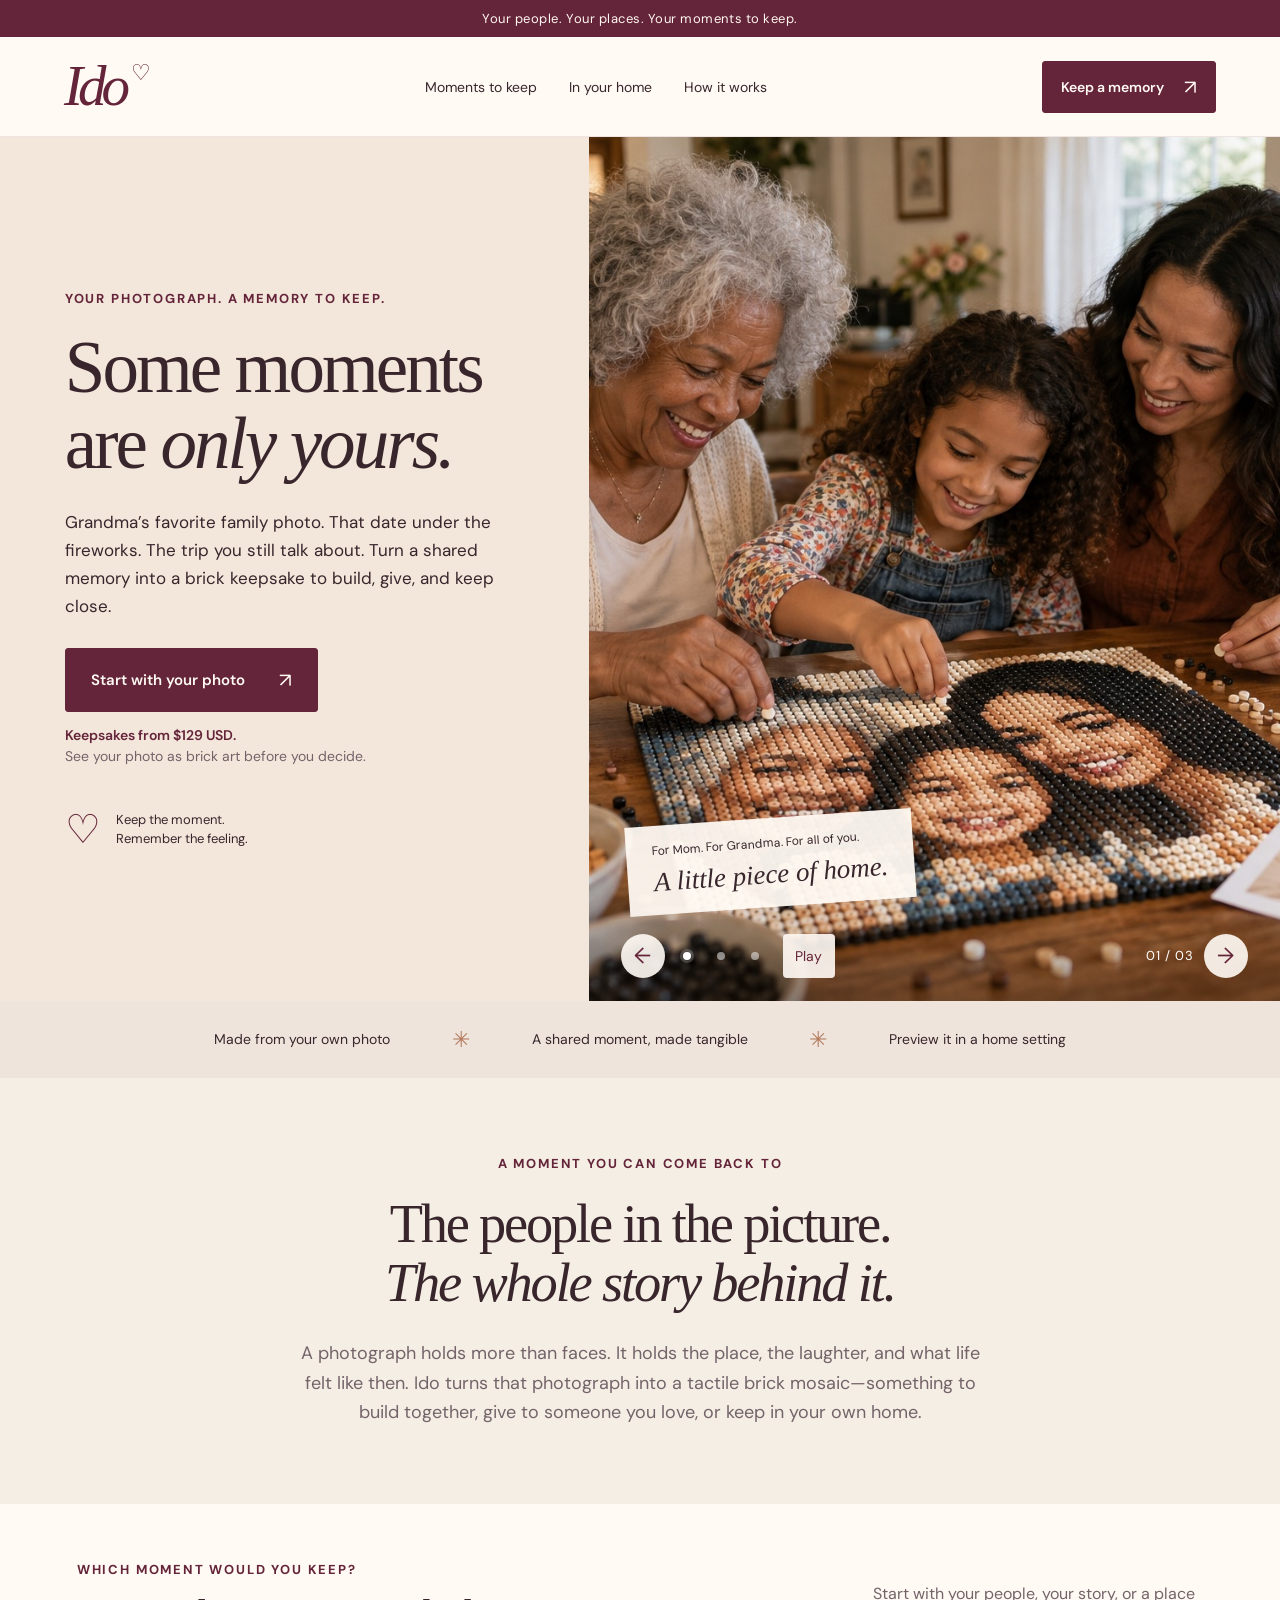
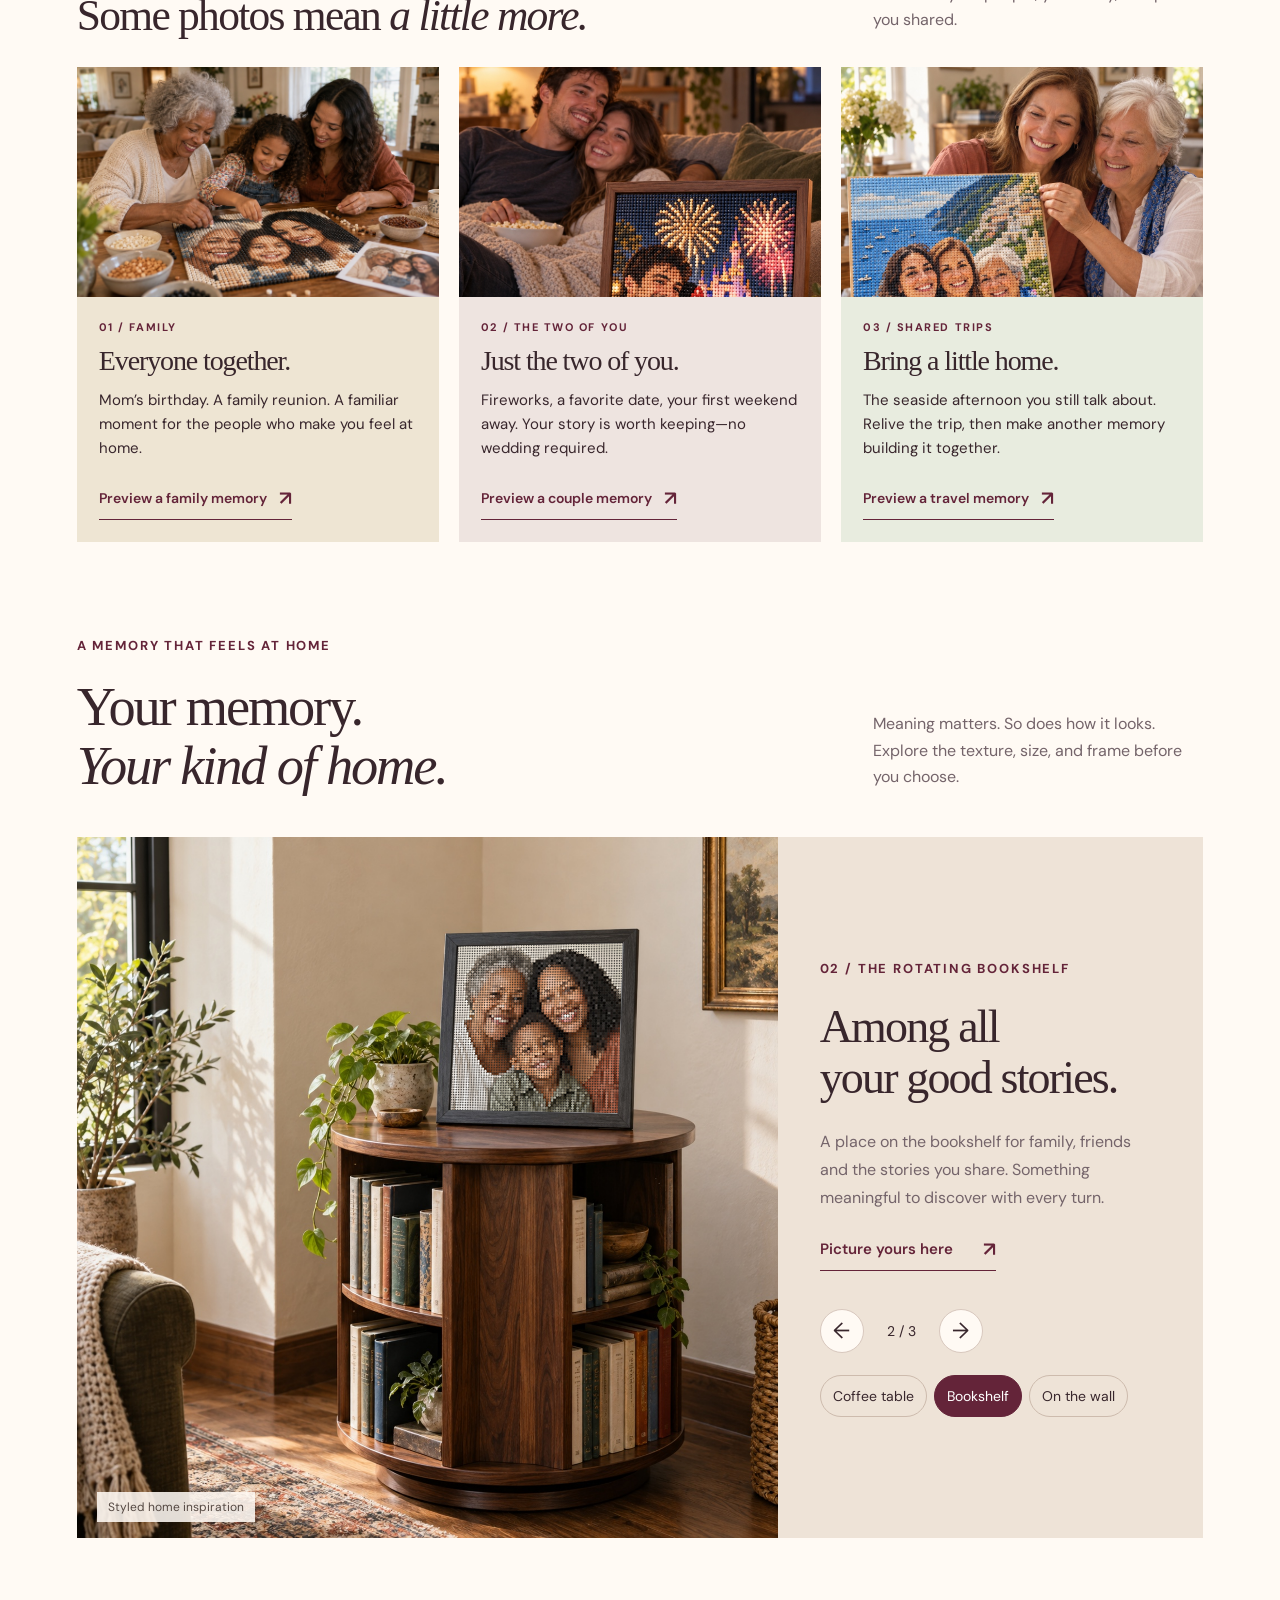
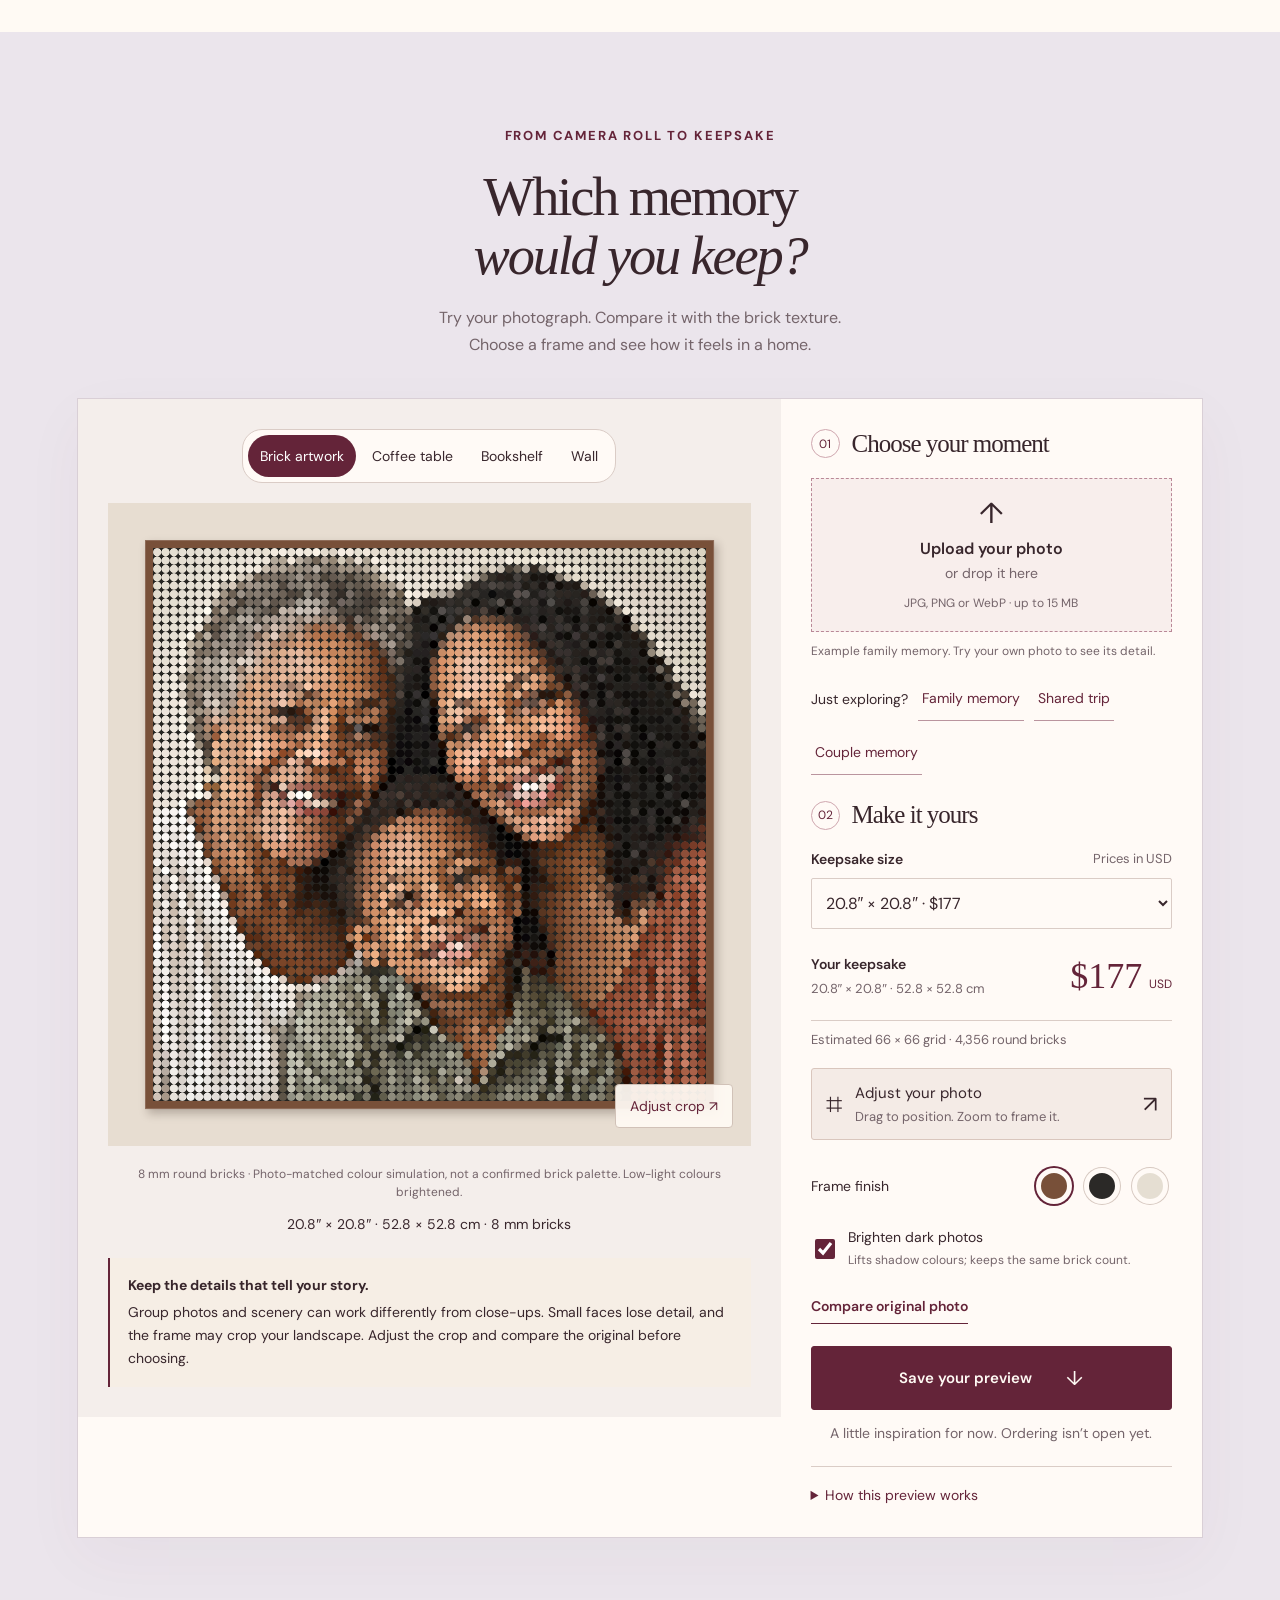
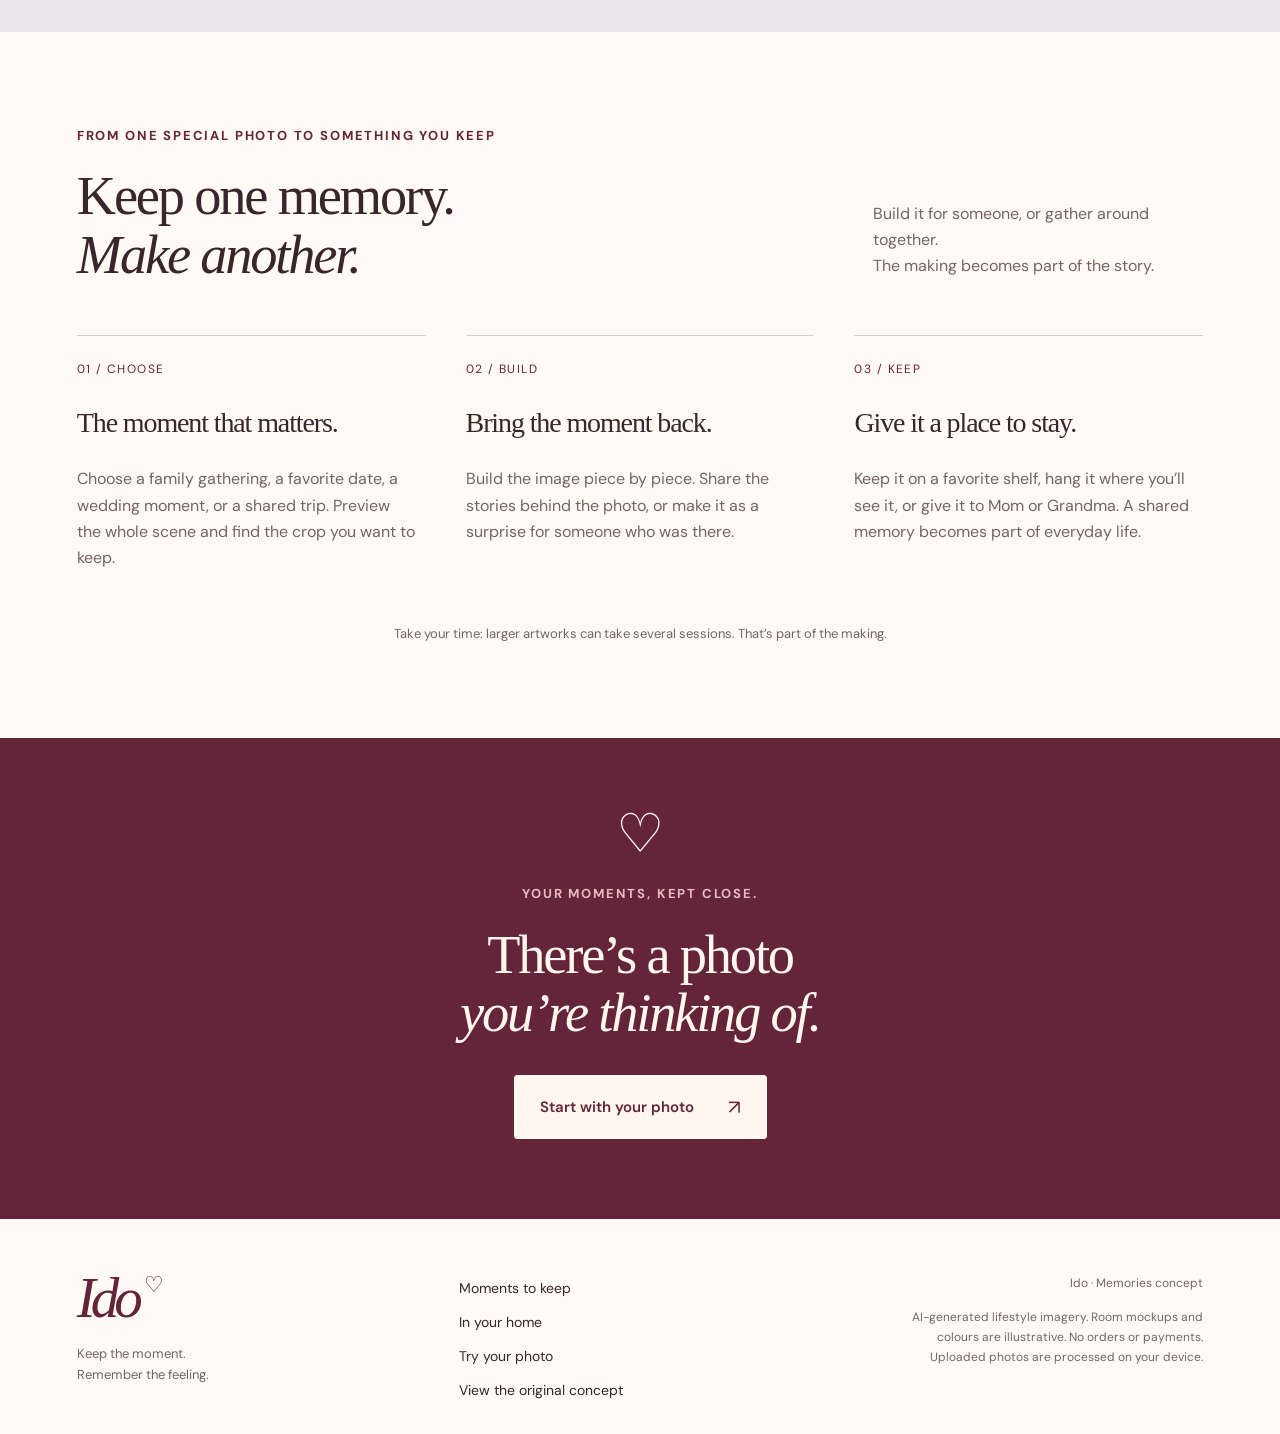
==== commit d461035e: "Show three memory use cases in a compact row" ====
--- a/memories/index.html
+++ b/memories/index.html
@@ -15,10 +15,11 @@
 </div></section>
 <div class="promise-strip"><span>Made from your own photo</span><i aria-hidden="true">✳</i><span>A shared moment, made tangible</span><i aria-hidden="true">✳</i><span>Preview it in a home setting</span></div>
 <section class="memory-intro section"><p class="eyebrow">A MOMENT YOU CAN COME BACK TO</p><h2>The people in the picture.<br><em>The whole story behind it.</em></h2><p>A photograph holds more than faces. It holds the place, the laughter, and what life felt like then. Ido turns that photograph into a tactile brick mosaic—something to build together, give to someone you love, or keep in your own home.</p></section>
-<section class="stories section" id="stories"><div class="section-heading"><div><p class="eyebrow">WHICH MOMENT WOULD YOU KEEP?</p><h2>Some photos mean<br><em>a little more.</em></h2></div><p>Start with the moment that comes to mind.<br>It doesn’t have to be a perfect photograph.</p></div><div class="story-grid">
-<article class="story-card family"><div class="story-image"><img src="../assets/ido-family.jpg" alt="Grandmother, mother and child building their family photograph together" loading="lazy"><span class="image-label">01 / FAMILY</span></div><div class="story-copy"><h3>Everyone together.<br>Just like that day.</h3><p>The reunion. Mom’s birthday. Three generations in one frame. Give your parents or grandparents a familiar moment to enjoy every day.</p><a class="text-button" href="#create" data-audience="family">Preview a family memory <span>↗</span></a><span class="occasions">For Mom · For Grandma · For your family home</span></div></article>
-<article class="story-card couple"><div class="story-image"><img src="../assets/lifestyle-couple-movie.jpg" alt="A couple enjoys a cozy movie night beside a framed brick portrait of their fireworks date" loading="lazy"><span class="image-label">02 / THE TWO OF YOU</span></div><div class="story-copy"><h3>Your story.<br>Already worth keeping.</h3><p>That night under the fireworks. Your first weekend away. A little date you still talk about. You don’t need to wait for a wedding to keep a moment that means something to you.</p><a class="text-button" href="#create" data-audience="couple">Preview a couple memory <span>↗</span></a><span class="occasions">Favorite dates · First trips · Anniversaries · Weddings</span></div></article>
-</div><div class="travel-story with-image"><div><p class="eyebrow">03 / THE PLACES YOU SHARED</p><h3>The trip is over.<br><em>The story stays.</em></h3><p>That seaside afternoon. The road trip with Mom. The place everyone wants to go back to. Bring a little of it home. Then spend an afternoon building it together.</p><a class="text-button" href="#create" data-audience="travel">Try a travel memory <span>↗</span></a></div><img src="../assets/lifestyle-family-building.jpg" alt="A grandmother and daughter assemble a brick portrait of their family seaside trip together at home" loading="lazy"></div></section>
+<section class="stories section" id="stories"><div class="section-heading"><div><p class="eyebrow">WHICH MOMENT WOULD YOU KEEP?</p><h2>Some photos mean <em>a little more.</em></h2></div><p>Start with your people, your story, or a place you shared.</p></div><div class="story-grid">
+<article class="story-card family"><div class="story-image"><img src="../assets/ido-family.jpg" alt="Grandmother, mother and child building their family photograph together" loading="lazy"></div><div class="story-copy"><p class="eyebrow">01 / FAMILY</p><h3>Everyone together.</h3><p>Mom’s birthday. A family reunion. A familiar moment for the people who make you feel at home.</p><a class="text-button" href="#create" data-audience="family">Preview a family memory <span aria-hidden="true">↗</span></a></div></article>
+<article class="story-card couple"><div class="story-image"><img src="../assets/lifestyle-couple-movie.jpg" alt="A couple enjoys a cozy movie night beside a framed brick portrait of their fireworks date" loading="lazy"></div><div class="story-copy"><p class="eyebrow">02 / THE TWO OF YOU</p><h3>Just the two of you.</h3><p>Fireworks, a favorite date, your first weekend away. Your story is worth keeping—no wedding required.</p><a class="text-button" href="#create" data-audience="couple">Preview a couple memory <span aria-hidden="true">↗</span></a></div></article>
+<article class="story-card travel"><div class="story-image"><img src="../assets/lifestyle-family-building.jpg" alt="A grandmother and daughter assemble a brick portrait of their family seaside trip together at home" loading="lazy"></div><div class="story-copy"><p class="eyebrow">03 / SHARED TRIPS</p><h3>Bring a little home.</h3><p>The seaside afternoon you still talk about. Relive the trip, then make another memory building it together.</p><a class="text-button" href="#create" data-audience="travel">Preview a travel memory <span aria-hidden="true">↗</span></a></div></article>
+</div></section>
 <section class="at-home section" id="at-home"><div class="section-heading"><div><p class="eyebrow">A MEMORY THAT FEELS AT HOME</p><h2>Your memory.<br><em>Your kind of home.</em></h2></div><p>Meaning matters. So does how it looks.<br>Explore the texture, size, and frame before you choose.</p></div><div class="home-carousel" role="region" aria-roledescription="carousel" aria-label="Memories around the home"><div class="home-stage"><canvas id="homeCanvas" width="2000" height="2000" role="img" aria-label="A finished brick keepsake in a home setting"></canvas><span class="scene-credit">Styled home inspiration</span></div><div class="home-story"><p class="eyebrow" id="homeCategory">01 / THE COFFEE TABLE</p><h3 id="homeTitle">A familiar moment.<br>Part of every day.</h3><p id="homeDescription">On a shelf or beside a favorite chair. A shared memory with a place in everyday life.</p><a class="text-button" href="#create" id="tryHome">Picture yours here <span>↗</span></a><div class="home-navigation"><button class="carousel-arrow" id="homePrev" aria-label="Previous home setting">←</button><span id="homeCount" aria-live="polite">1 / 3</span><button class="carousel-arrow" id="homeNext" aria-label="Next home setting">→</button></div><div class="home-dots" role="group" aria-label="Choose a home setting"><button data-home="0" aria-pressed="true">Coffee table</button><button data-home="1" aria-pressed="false">Bookshelf</button><button data-home="2" aria-pressed="false">On the wall</button></div></div></div></section>
 <section class="creator-section section" id="create"><div class="creator-title"><p class="eyebrow">FROM CAMERA ROLL TO KEEPSAKE</p><h2>Which memory<br><em>would you keep?</em></h2><p>Try your photograph. Compare it with the brick texture.<br>Choose a frame and see how it feels in a home.</p></div><div class="creator" aria-label="Memory keepsake preview studio"><div class="preview-area"><div class="view-tabs" role="group" aria-label="Preview setting"><button data-view="portrait" aria-pressed="true">Brick artwork</button><button data-view="coffee" aria-pressed="false">Coffee table</button><button data-view="shelf" aria-pressed="false">Bookshelf</button><button data-view="wall" aria-pressed="false">Wall</button></div><div class="studio-display"><canvas id="previewCanvas" width="2000" height="2000" role="img" aria-label="Your photograph as an 8 mm round-brick keepsake"></canvas><button class="crop-overlay" id="cropFromPreview">Adjust crop ↗</button></div><p class="preview-note" id="previewNote">8 mm round bricks · Photo-matched colour simulation, not a confirmed brick palette.</p><p class="dimensions-summary" id="dimensionsSummary"></p><aside class="photo-guidance"><strong>Keep the details that tell your story.</strong><p>Group photos and scenery can work differently from close-ups. Small faces lose detail, and the frame may crop your landscape. Adjust the crop and compare the original before choosing.</p></aside></div><div class="controls"><div class="step-label"><span>01</span><h3>Choose your moment</h3></div><label class="upload-box" id="dropzone" tabindex="0" for="photoInput"><span class="upload-icon" aria-hidden="true">↑</span><strong>Upload your photo</strong><span>or drop it here</span><small>JPG, PNG or WebP · up to 15 MB</small></label><input id="photoInput" type="file" accept="image/jpeg,image/png,image/webp" hidden><p id="uploadStatus" class="status" role="status">Your photo stays in your browser.</p><div class="sample-row"><span>Just exploring?</span><button data-example="family">Family memory</button><button data-example="travel">Shared trip</button><button data-example="couple">Couple memory</button></div><div class="step-label"><span>02</span><h3>Make it yours</h3></div>
 <div class="size-control"><label for="portraitSize">Keepsake size <span class="size-currency">Prices in USD</span></label><select id="portraitSize" aria-describedby="priceSize brickSummary"><option value="40x52.8">15.7″ × 20.8″ · $129</option><option value="52.8x52.8" selected>20.8″ × 20.8″ · $177</option><option value="65.6x65.6">25.8″ × 25.8″ · $282</option><option value="52.8x78.4">20.8″ × 30.9″ · $282</option></select><div class="portrait-pricing" role="status" aria-live="polite" aria-atomic="true"><div><span class="price-label">Your keepsake</span><p id="priceSize">20.8″ × 20.8″ · 52.8 × 52.8 cm</p></div><p class="price-amount"><strong id="portraitPrice">$177</strong><span>USD</span></p></div><p id="brickSummary" class="size-note">Estimated 66 × 66 grid · 4,356 round bricks</p></div><button class="crop-button" id="openCrop"><span>⌗</span><span>Adjust your photo<small>Drag to position. Zoom to frame it.</small></span><span>↗</span></button>
--- a/memories/memories.css
+++ b/memories/memories.css
@@ -6,8 +6,6 @@
 .lifestyle-caption{position:absolute;left:20px;top:62px;color:#fffaf4;text-shadow:0 1px 8px #271a12;display:none}
 .lifestyle-caption span{display:block;font-size:12px;margin-bottom:6px}
 .lifestyle-caption strong{font:italic 24px Georgia,serif}
-.memory-version .story-image{height:auto;aspect-ratio:4/5}
-.memory-version .travel-story.with-image>img{height:auto;aspect-ratio:4/5;object-fit:cover}
 .photo-enhancement{display:flex;gap:10px;align-items:center;min-height:44px;margin-bottom:18px;cursor:pointer;font-size:14px}
 .photo-enhancement input{width:20px;height:20px;accent-color:var(--wine);flex-shrink:0}
 .photo-enhancement small{display:block;font-size:12px;color:var(--muted);margin-top:5px;line-height:1.5}
@@ -19,16 +17,21 @@
 .memory-version .eyebrow{font-size:13px}
 .memory-intro{text-align:center;background:#f4eee4;padding:76px 20%}
 .memory-intro>p:last-child{max-width:690px;margin:26px auto 0;color:var(--muted);font-size:18px}
-.memory-version .story-copy{padding:32px}
-.memory-version .story-copy h3{font-size:34px}
+.memory-version .stories{padding-top:56px;padding-bottom:56px}
+.memory-version .stories .section-heading{gap:24px;margin-bottom:28px}
+.memory-version .stories h2{font-size:clamp(32px,3.4vw,48px)}
+.memory-version .stories .section-heading .eyebrow{margin-bottom:12px}
+.memory-version .story-grid{grid-template-columns:repeat(3,minmax(0,1fr));gap:20px}
+.memory-version .story-card{display:flex;flex-direction:column;min-width:0}
+.memory-version .story-image{height:clamp(170px,18vw,230px);aspect-ratio:auto;flex-shrink:0}
+.memory-version .story-image img{object-position:50% 15%}
+.memory-version .story-copy{padding:22px;display:flex;flex-direction:column;flex:1}
+.memory-version .story-copy .eyebrow{font-size:11px;margin-bottom:10px}
+.memory-version .story-copy h3{font-size:28px;margin-bottom:12px}
+.memory-version .story-copy>p:not(.eyebrow){font-size:15px;line-height:1.6;margin-bottom:16px}
+.memory-version .story-copy .text-button{margin-top:auto;align-self:flex-start;min-height:44px;gap:12px;font-size:14px}
 .memory-version .story-card.couple{background:#eee4e0}
-.memory-version .story-copy .occasions{font-size:13px}
-.travel-story{display:grid;grid-template-columns:1fr 1fr;gap:60px;align-items:center;margin-top:28px;padding:44px;background:#e8ecdf}
-.travel-story>div>p:not(.eyebrow){max-width:460px}
-.travel-prompt{font:32px/1.4 Georgia,serif;padding:30px;border-left:1px solid #bac2ad}
-.travel-story.with-image{padding:0;gap:0;overflow:hidden}
-.travel-story.with-image>div{padding:40px}
-.travel-story.with-image>img{height:430px;width:100%;object-fit:cover}
+.memory-version .story-card.travel{background:#e8ecdf}
 .memory-version .creator-title>p:last-child{max-width:640px;margin-left:auto;margin-right:auto}
 .memory-version .sample-row{flex-wrap:wrap}
 .memory-version .sample-row button{min-height:44px;padding:8px 4px}
@@ -38,5 +41,5 @@
 .memory-version .photo-guidance p{margin:0}
 .memory-version .photo-guidance strong{display:block;margin-bottom:5px}
 @media(max-width:1000px){.memory-intro{padding:64px 10%}.memory-version .hero h1{font-size:clamp(42px,6vw,60px)}}
-@media(max-width:720px){.memory-version .hero{grid-template-columns:1fr}.memory-version .hero h1{font-size:58px}.memory-intro{padding:60px 7%}.memory-intro>p:last-child{font-size:16px}.travel-story{grid-template-columns:1fr;gap:20px;padding:28px}.travel-prompt{font-size:26px;padding:20px 0 0;border-left:0;border-top:1px solid #bac2ad}.travel-story.with-image>div{padding:28px}.travel-story.with-image>img{height:330px}.memory-version .story-copy{padding:26px}.memory-version .photo-note{max-width:calc(100% - 48px)}}
+@media(max-width:720px){.memory-version .hero{grid-template-columns:1fr}.memory-version .hero h1{font-size:58px}.memory-intro{padding:60px 7%}.memory-intro>p:last-child{font-size:16px}.memory-version .photo-note{max-width:calc(100% - 48px)}.memory-version .stories{padding-top:40px;padding-bottom:40px}.memory-version .stories .section-heading>p{margin-top:14px}.memory-version .story-grid{grid-template-columns:1fr;gap:14px}.memory-version .story-card{display:grid;grid-template-columns:30% minmax(0,1fr)}.memory-version .story-image{height:100%;min-height:180px}.memory-version .story-copy{padding:16px}.memory-version .story-copy h3{font-size:24px;margin-bottom:8px}.memory-version .story-copy>p:not(.eyebrow){font-size:16px;margin-bottom:8px}.memory-version .story-copy .eyebrow{font-size:10px;margin-bottom:8px}}
 @media(max-width:420px){.memory-version .hero h1{font-size:44px}.memory-version .hero-copy{padding-top:36px;padding-bottom:32px}}
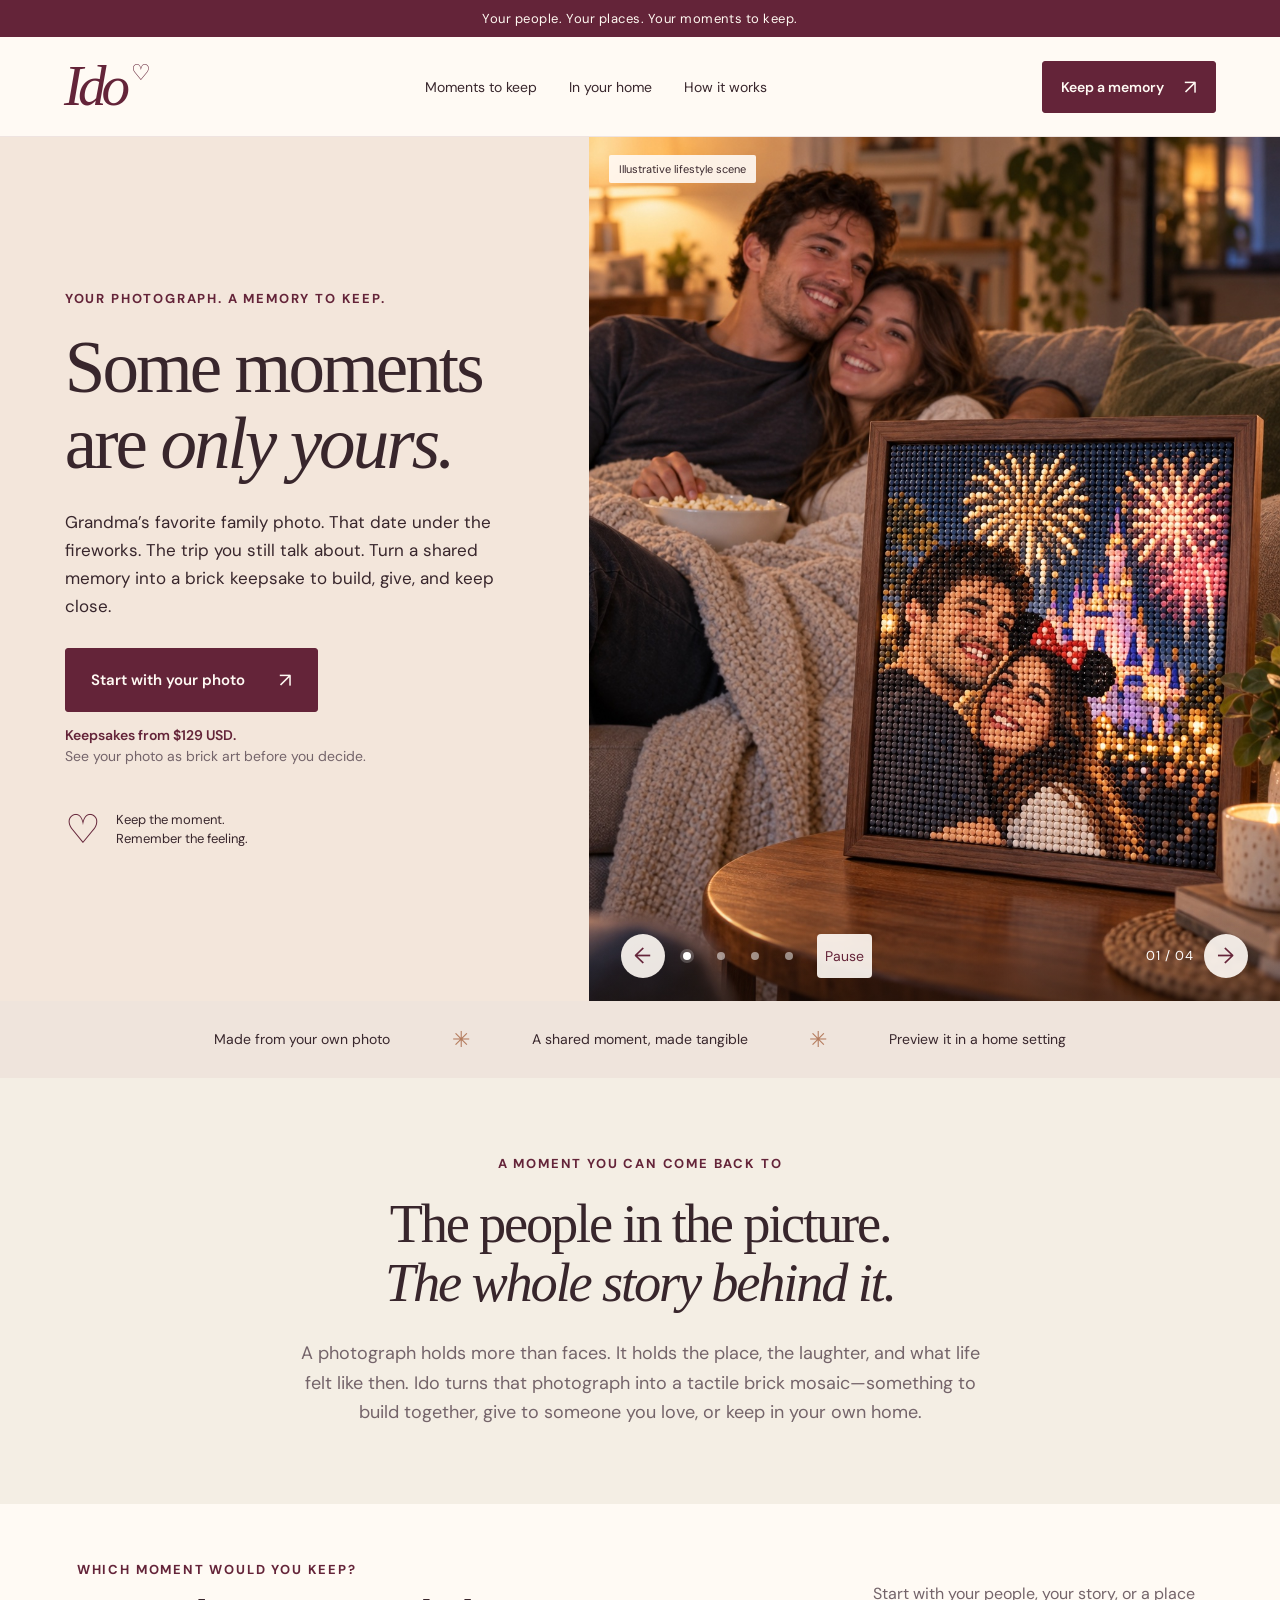
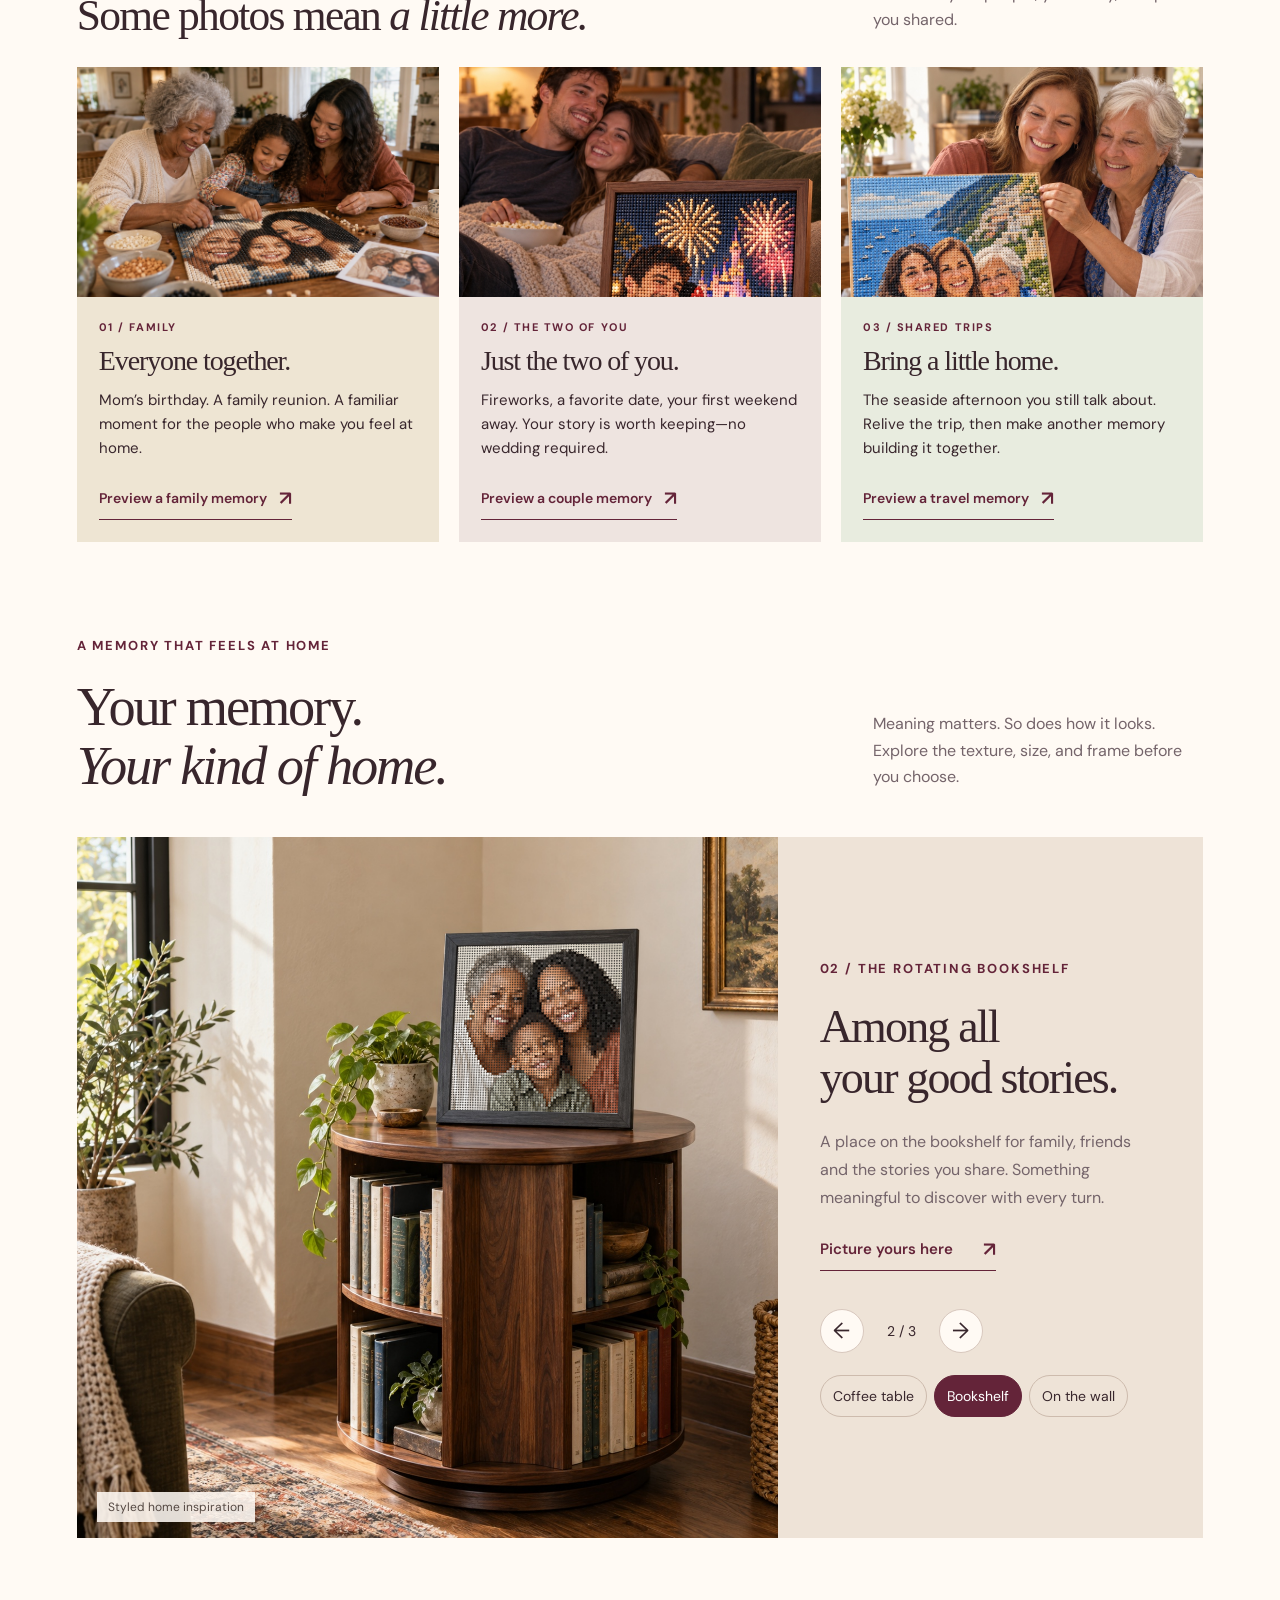
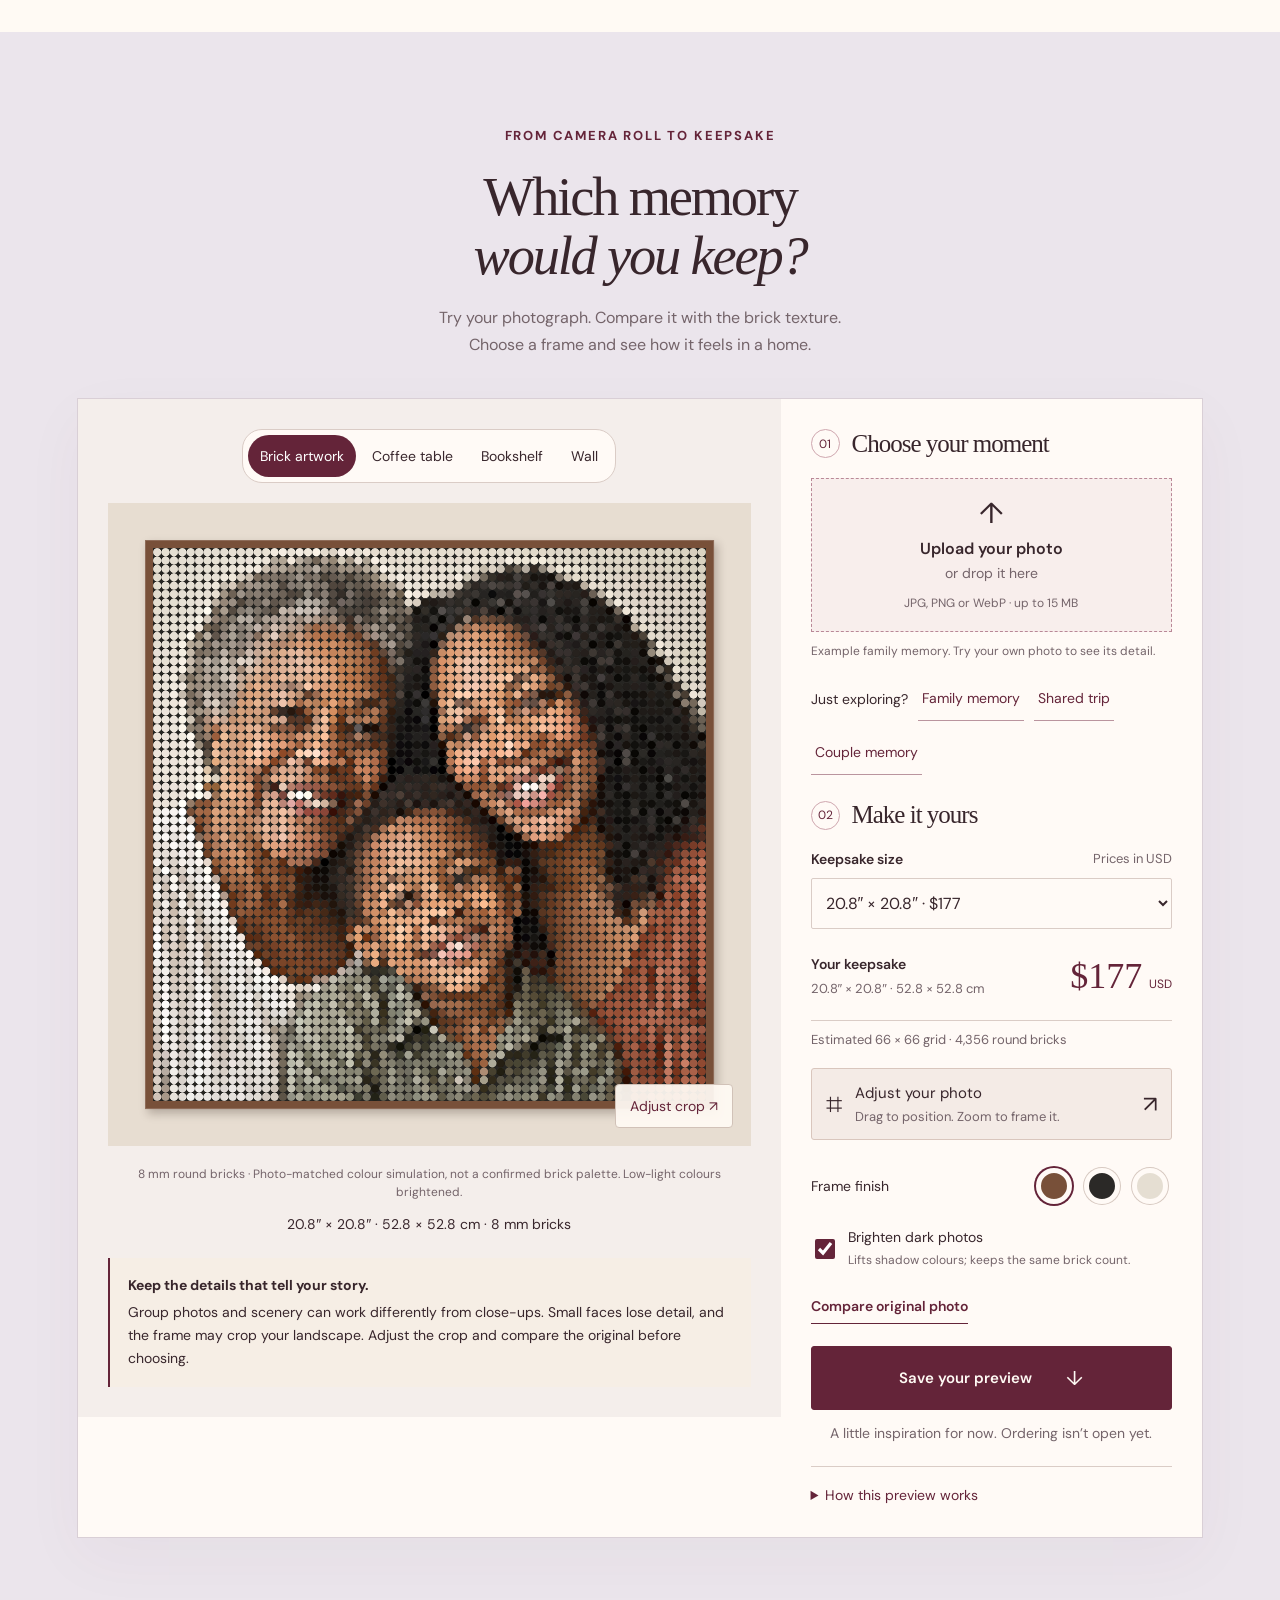
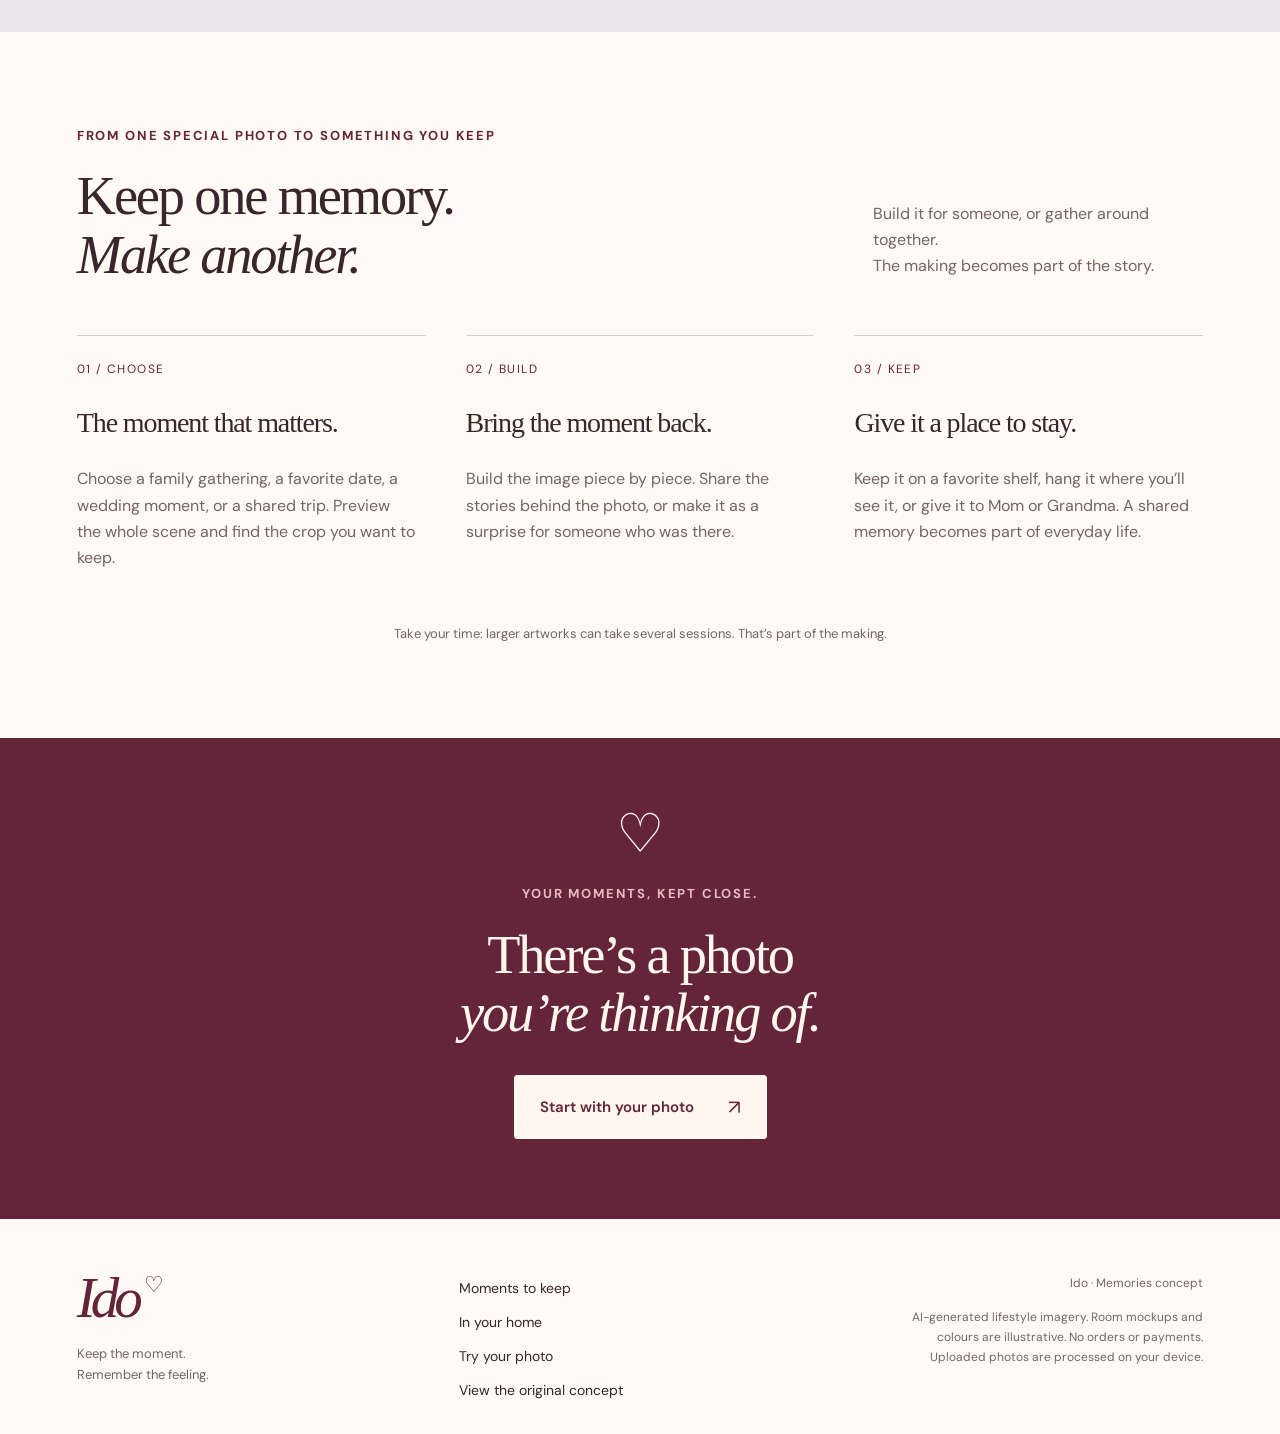
==== commit 33f36b61: "Lead with romance and autoplay four memory banners" ====
--- a/memories/index.html
+++ b/memories/index.html
@@ -8,10 +8,11 @@
 <header class="header"><a class="wordmark" href="#" aria-label="Ido home">Ido<span>♡</span></a><nav aria-label="Main navigation"><a href="#stories">Moments to keep</a><a href="#at-home">In your home</a><a href="#how">How it works</a></nav><a class="button small" href="#create">Keep a memory <span aria-hidden="true">↗</span></a></header>
 <main id="main"><section class="hero"><div class="hero-copy"><p class="eyebrow">YOUR PHOTOGRAPH. A MEMORY TO KEEP.</p><h1>Some moments<br>are <em>only yours.</em></h1><p class="lede">Grandma’s favorite family photo. That date under the fireworks. The trip you still talk about. Turn a shared memory into a brick keepsake to build, give, and keep close.</p><a class="button" href="#create">Start with your photo <span aria-hidden="true">↗</span></a><p class="micro"><span id="startingPrice">Keepsakes from $129 USD.</span><br>See your photo as brick art before you decide.</p><div class="hero-foot"><span class="tiny-heart" aria-hidden="true">♡</span><span>Keep the moment.<br>Remember the feeling.</span></div></div>
 <div class="hero-photo hero-carousel" role="region" aria-roledescription="carousel" aria-label="Memories worth keeping">
-<div class="hero-slide" data-hero-slide role="group" aria-roledescription="slide" aria-label="1 of 3: Family memories"><img src="../assets/ido-family.jpg" alt="Three generations assembling a brick mosaic of their family photograph" fetchpriority="high"><div class="photo-note"><span>For Mom. For Grandma. For all of you.</span><strong>A little piece of home.</strong></div></div>
-<div class="hero-slide hero-lifestyle" data-hero-slide role="group" aria-roledescription="slide" aria-label="2 of 3: Couple memories" hidden><img src="../assets/lifestyle-couple-movie.jpg" alt="A couple cuddles during movie night, with a large framed round-brick portrait of their fireworks date on the table beside them" loading="lazy"><span class="lifestyle-label">Illustrative lifestyle scene</span><div class="lifestyle-caption"><span>That night out. Your nights in.</span><strong>A memory that lives with you.</strong></div></div>
-<div class="hero-slide hero-lifestyle" data-hero-slide role="group" aria-roledescription="slide" aria-label="3 of 3: Shared trips" hidden><img src="../assets/lifestyle-family-building.jpg" alt="A grandmother and daughter laugh together while finishing a clear round-brick mosaic of their three-generation seaside trip" loading="lazy"><span class="lifestyle-label">Illustrative lifestyle scene</span><div class="lifestyle-caption"><span>The trip you still talk about.</span><strong>One more afternoon together.</strong></div></div>
-<div class="hero-navigation"><button class="carousel-arrow" id="heroPrev" aria-label="Previous memory">←</button><div class="hero-dots" role="group" aria-label="Choose a memory"><button data-hero="0" aria-label="Family memories" aria-pressed="true"></button><button data-hero="1" aria-label="Couple memories" aria-pressed="false"></button><button data-hero="2" aria-label="Shared trips" aria-pressed="false"></button></div><button id="heroPlayback" class="hero-playback" aria-label="Play automatic memory stories">Play</button><span id="heroCount">01 / 03</span><button class="carousel-arrow" id="heroNext" aria-label="Next memory">→</button></div>
+<div class="hero-slide hero-lifestyle" data-hero-slide role="group" aria-roledescription="slide" aria-label="1 of 4: Couple memories"><img src="../assets/lifestyle-couple-movie.jpg" alt="A couple cuddles during movie night, with a large framed round-brick portrait of their fireworks date on the table beside them" fetchpriority="high"><span class="lifestyle-label">Illustrative lifestyle scene</span></div>
+<div class="hero-slide hero-lifestyle" data-hero-slide role="group" aria-roledescription="slide" aria-label="2 of 4: Wedding memories" hidden><img src="../assets/ido-wedding.jpg" alt="A couple sits close together at home, holding a framed brick portrait of their wedding day" loading="lazy"><span class="lifestyle-label">Illustrative lifestyle scene</span></div>
+<div class="hero-slide" data-hero-slide role="group" aria-roledescription="slide" aria-label="3 of 4: Family memories" hidden><img src="../assets/ido-family.jpg" alt="Three generations assembling a brick mosaic of their family photograph" loading="lazy"><div class="photo-note"><span>For Mom. For Grandma. For all of you.</span><strong>A little piece of home.</strong></div></div>
+<div class="hero-slide hero-lifestyle" data-hero-slide role="group" aria-roledescription="slide" aria-label="4 of 4: Shared trips" hidden><img src="../assets/lifestyle-family-building.jpg" alt="A grandmother and daughter laugh together while finishing a clear round-brick mosaic of their three-generation seaside trip" loading="lazy"><span class="lifestyle-label">Illustrative lifestyle scene</span></div>
+<div class="hero-navigation"><button class="carousel-arrow" id="heroPrev" aria-label="Previous memory">←</button><div class="hero-dots" role="group" aria-label="Choose a memory"><button data-hero="0" aria-label="Couple memories" aria-pressed="true"></button><button data-hero="1" aria-label="Wedding memories" aria-pressed="false"></button><button data-hero="2" aria-label="Family memories" aria-pressed="false"></button><button data-hero="3" aria-label="Shared trips" aria-pressed="false"></button></div><button id="heroPlayback" class="hero-playback" aria-label="Pause automatic memory stories">Pause</button><span id="heroCount">01 / 04</span><button class="carousel-arrow" id="heroNext" aria-label="Next memory">→</button></div>
 </div></section>
 <div class="promise-strip"><span>Made from your own photo</span><i aria-hidden="true">✳</i><span>A shared moment, made tangible</span><i aria-hidden="true">✳</i><span>Preview it in a home setting</span></div>
 <section class="memory-intro section"><p class="eyebrow">A MOMENT YOU CAN COME BACK TO</p><h2>The people in the picture.<br><em>The whole story behind it.</em></h2><p>A photograph holds more than faces. It holds the place, the laughter, and what life felt like then. Ido turns that photograph into a tactile brick mosaic—something to build together, give to someone you love, or keep in your own home.</p></section>
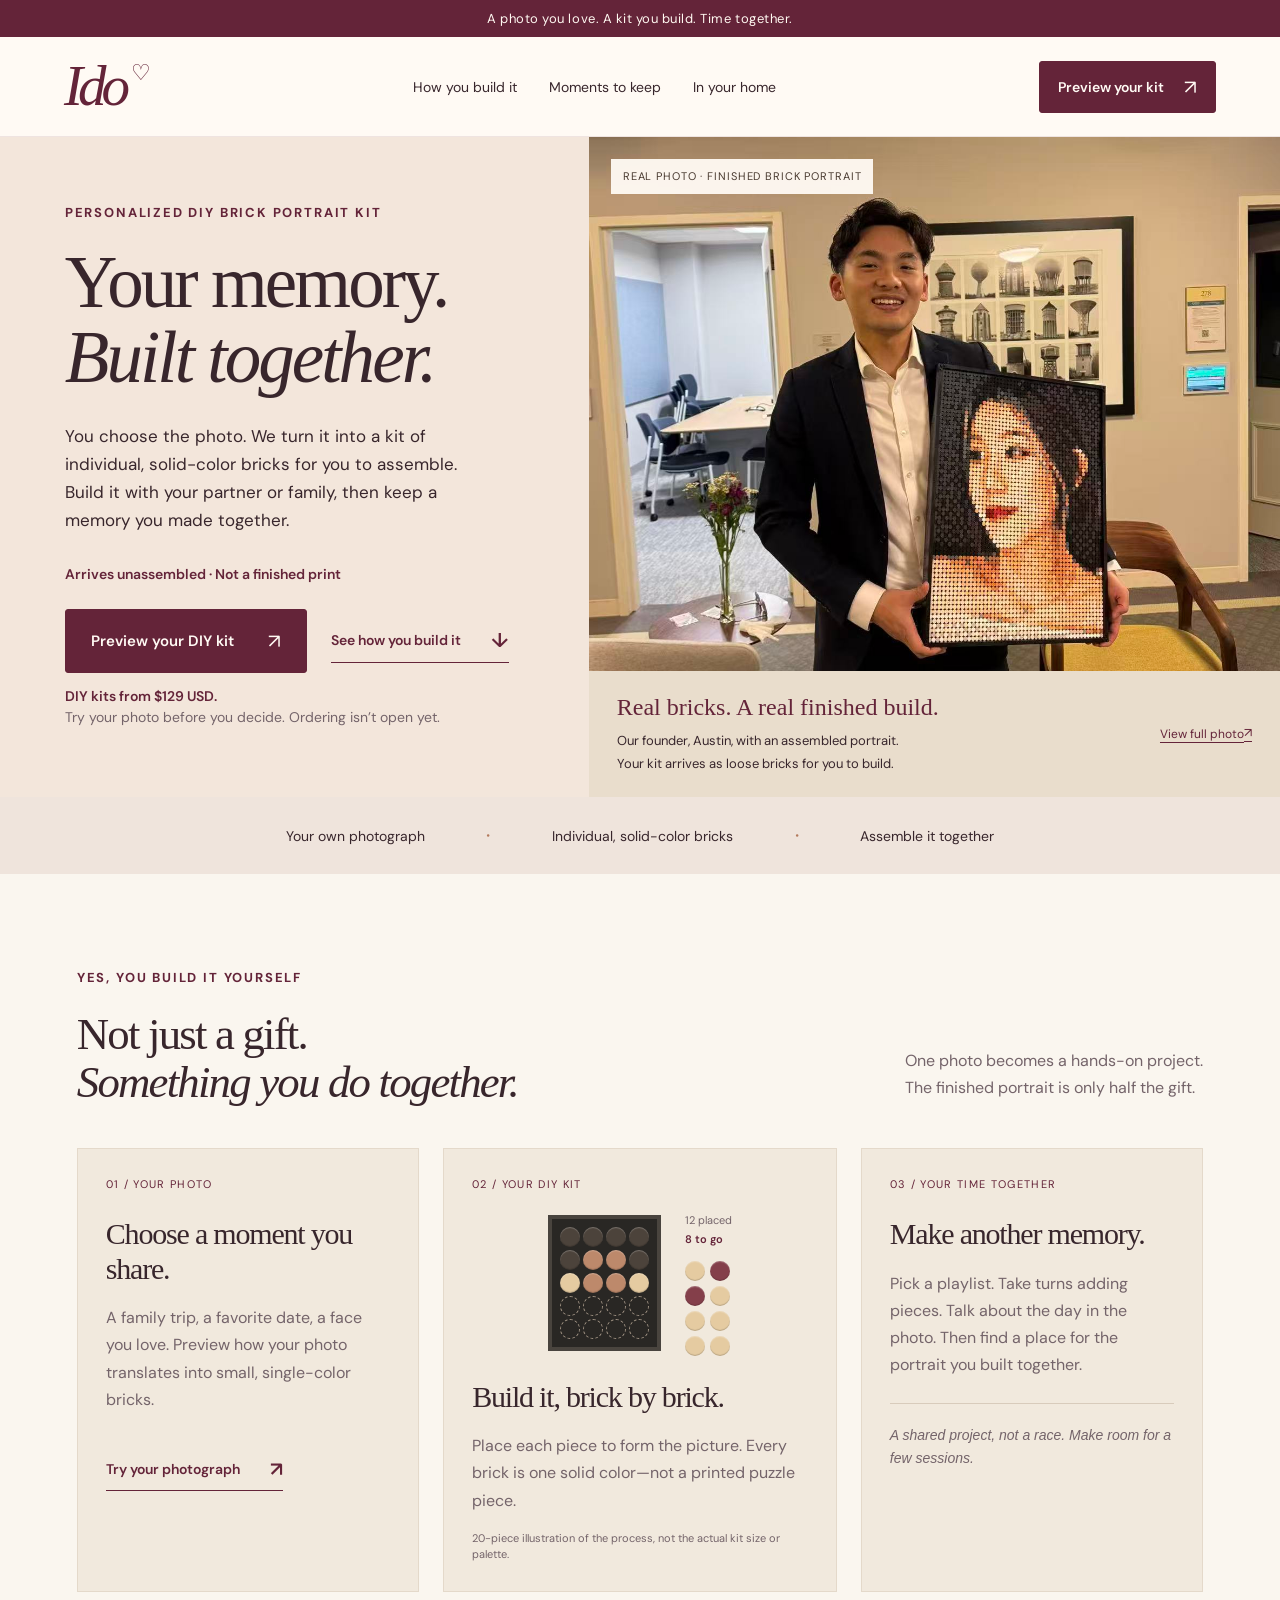
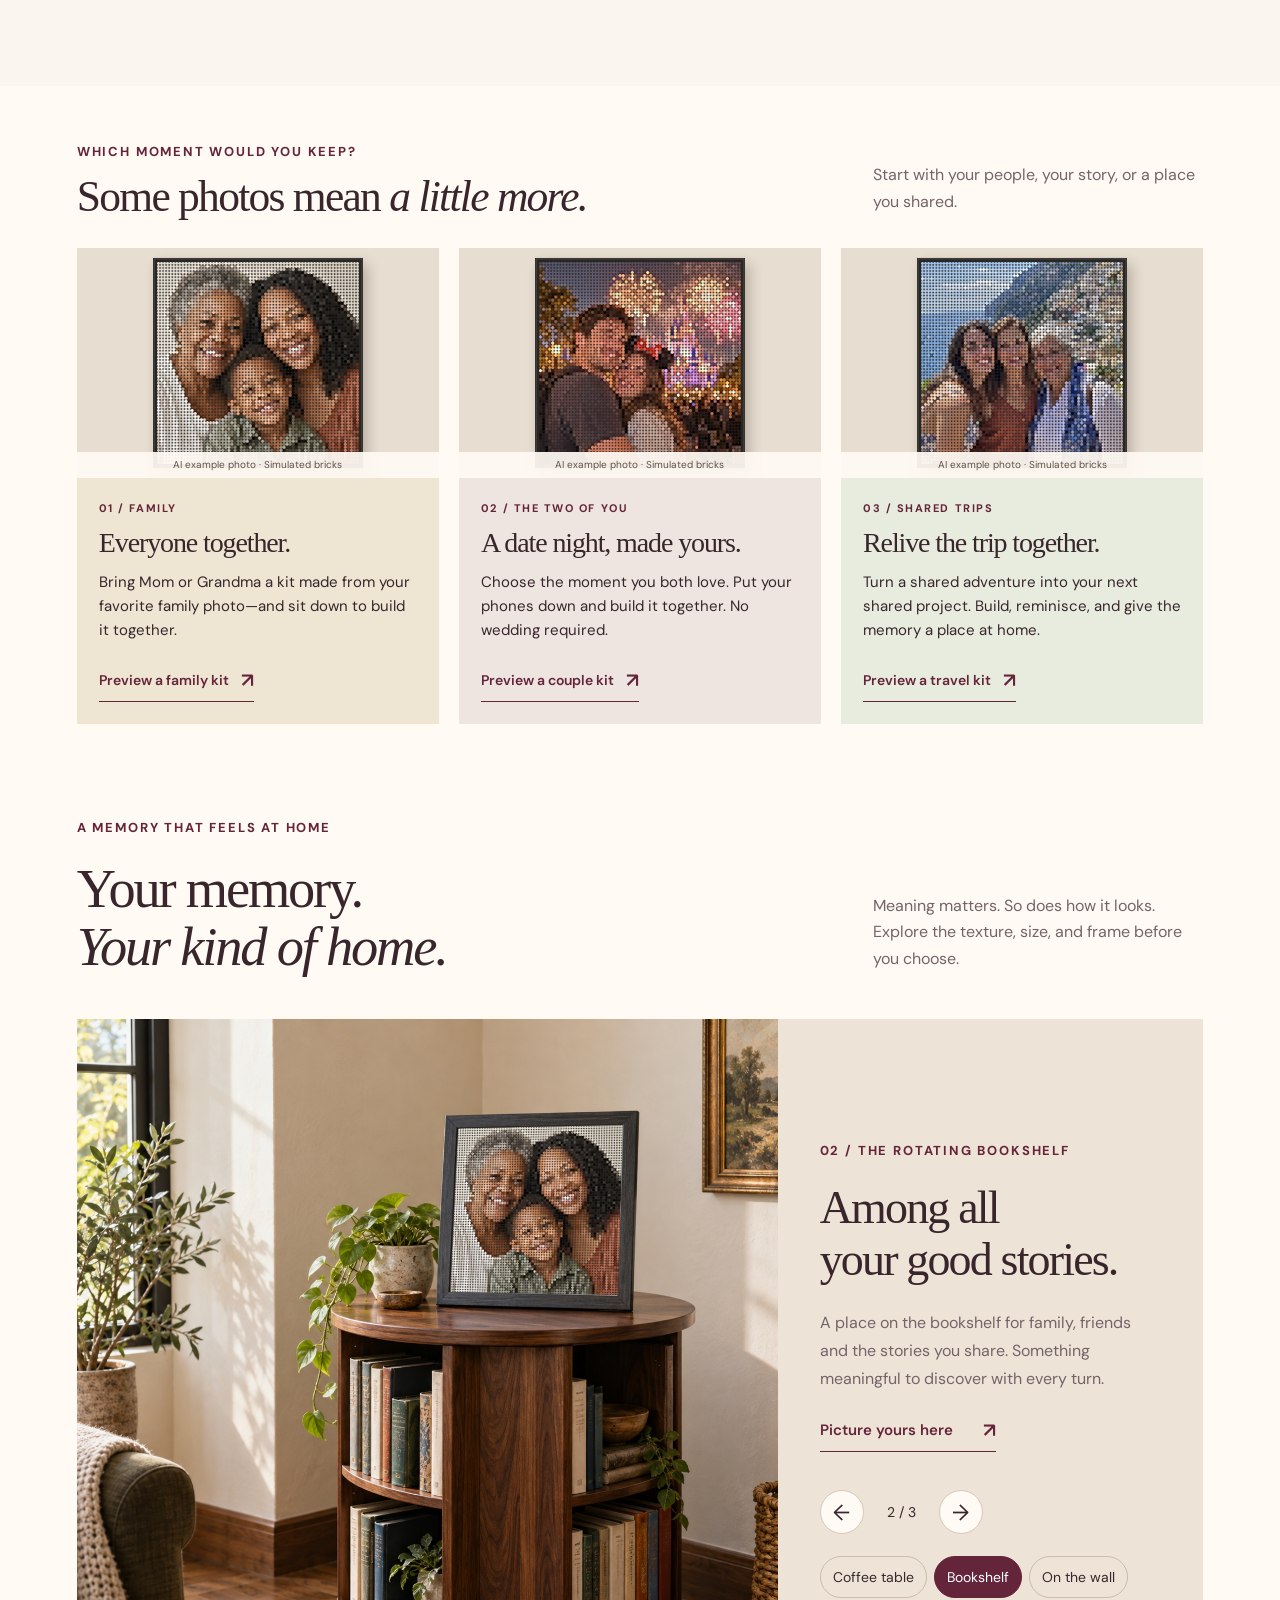
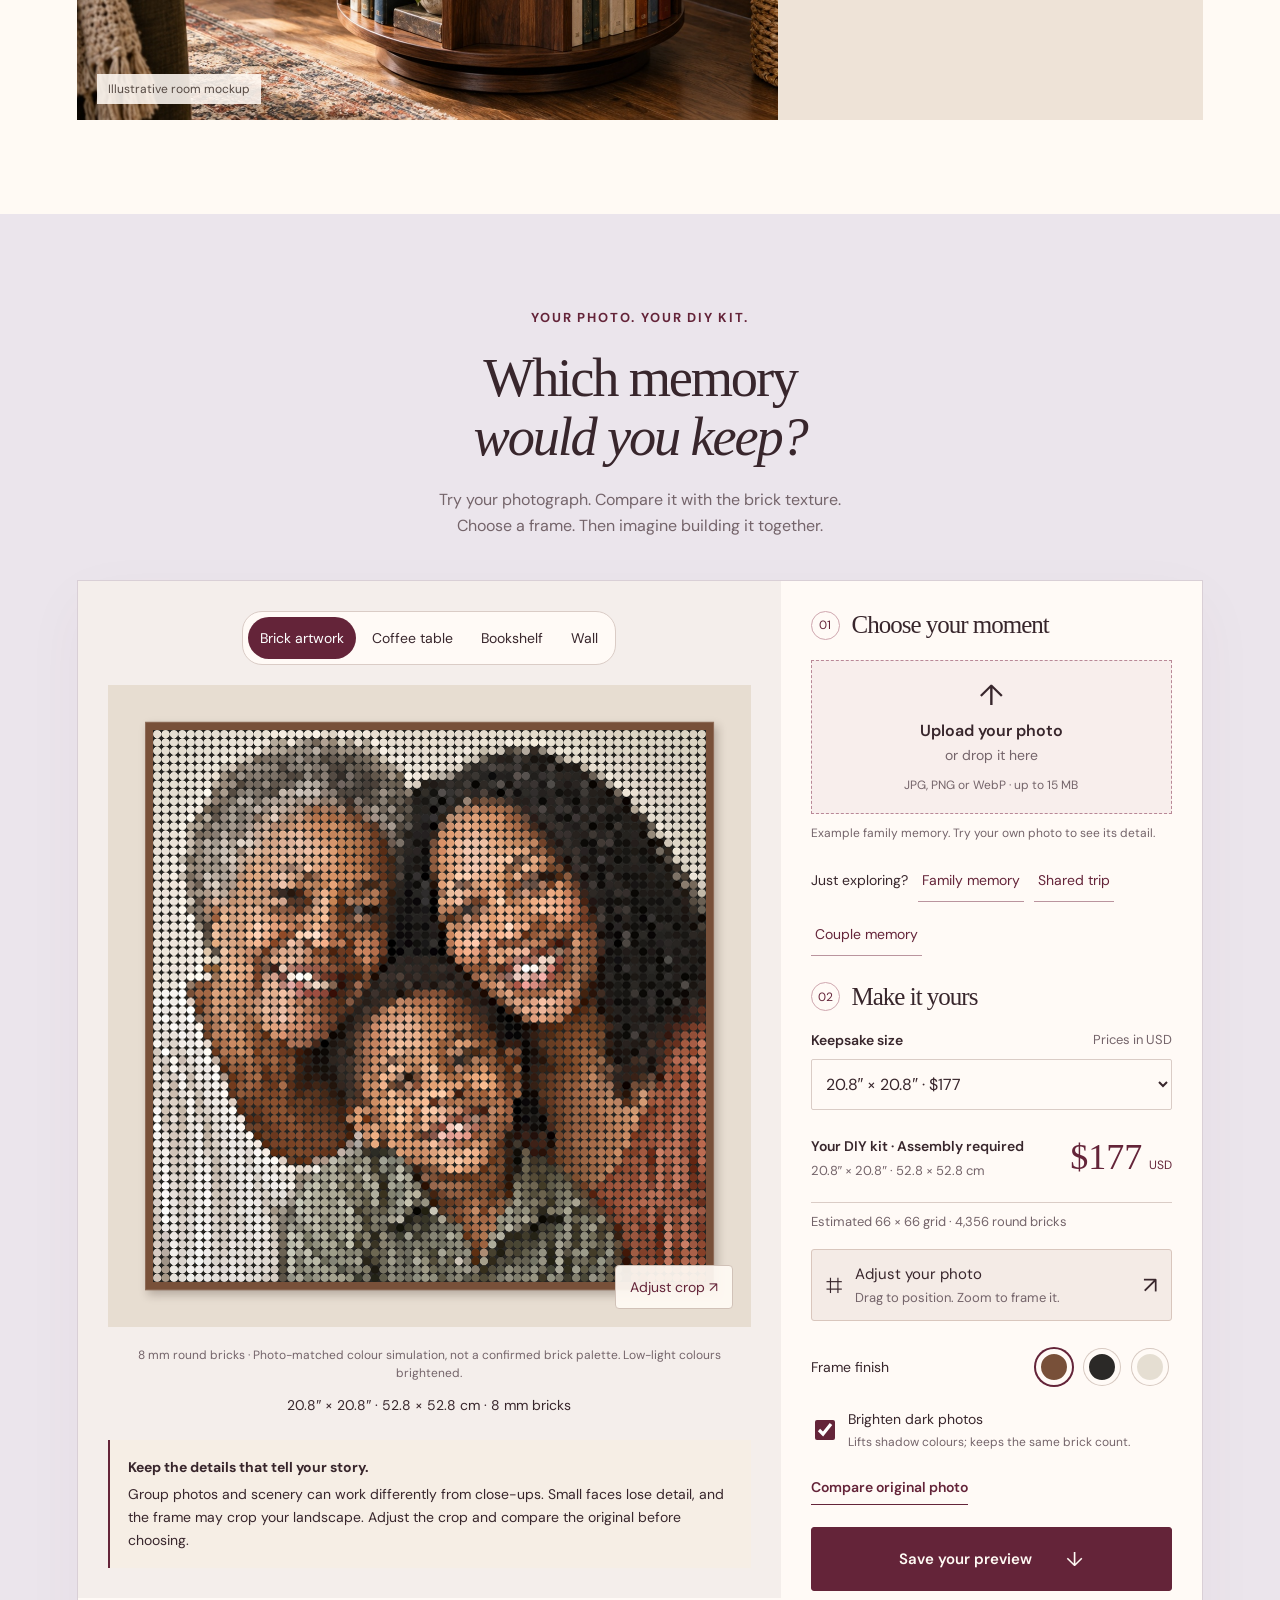
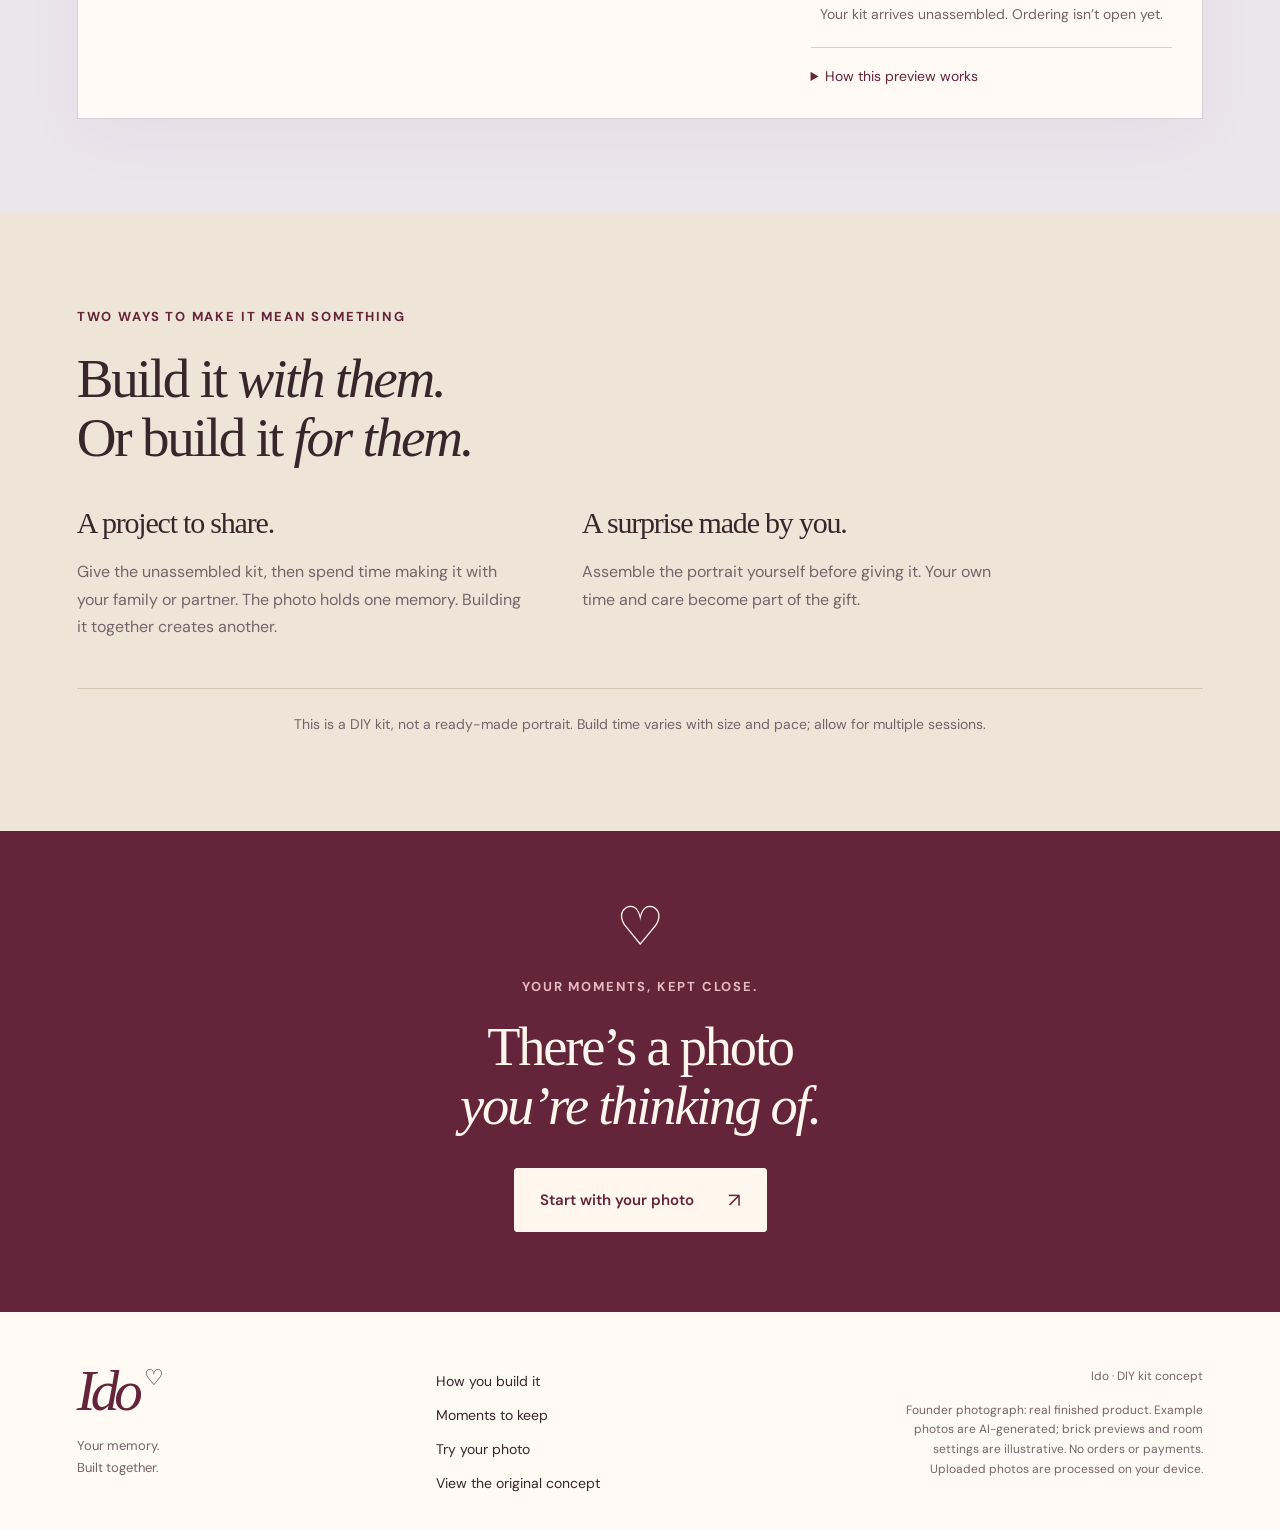
==== commit b634c64f: "Use real product photo and clarify shared DIY kit experience" ====
--- a/memories/index.html
+++ b/memories/index.html
@@ -1,32 +1,26 @@
 <!doctype html>
 <html lang="en"><head>
-<meta charset="UTF-8"><meta name="viewport" content="width=device-width, initial-scale=1"><title>Ido — Keep your moments close.</title>
-<meta name="description" content="Keep a family gathering, a favorite date, a wedding day or a shared trip close. Turn your own photograph into a custom brick keepsake to build, give and display.">
+<meta charset="UTF-8"><meta name="viewport" content="width=device-width, initial-scale=1"><title>Ido — Your memory. Built together.</title>
+<meta name="description" content="Turn your photo into a personalized DIY brick portrait kit. Assemble individual solid-color bricks with your family or partner, then display the memory you built together.">
 <link rel="icon" href="data:image/svg+xml,%3Csvg xmlns='http://www.w3.org/2000/svg' viewBox='0 0 32 32'%3E%3Crect width='32' height='32' rx='8' fill='%23642439'/%3E%3Ctext x='8' y='25' font-family='Georgia' font-style='italic' font-size='30' fill='%23fff6eb'%3Ei%3C/text%3E%3C/svg%3E">
 <link rel="preconnect" href="https://fonts.googleapis.com"><link rel="preconnect" href="https://fonts.gstatic.com" crossorigin><link href="https://fonts.googleapis.com/css2?family=DM+Sans:wght@400;500;600;700&display=swap" rel="stylesheet"><link rel="stylesheet" href="../styles.css"><link rel="stylesheet" href="memories.css"><script src="app.js" defer></script></head><body class="memory-version">
-<a class="skip" href="#main">Skip to content</a><div class="announcement">Your people. Your places. Your moments to keep.</div>
-<header class="header"><a class="wordmark" href="#" aria-label="Ido home">Ido<span>♡</span></a><nav aria-label="Main navigation"><a href="#stories">Moments to keep</a><a href="#at-home">In your home</a><a href="#how">How it works</a></nav><a class="button small" href="#create">Keep a memory <span aria-hidden="true">↗</span></a></header>
-<main id="main"><section class="hero"><div class="hero-copy"><p class="eyebrow">YOUR PHOTOGRAPH. A MEMORY TO KEEP.</p><h1>Some moments<br>are <em>only yours.</em></h1><p class="lede">Grandma’s favorite family photo. That date under the fireworks. The trip you still talk about. Turn a shared memory into a brick keepsake to build, give, and keep close.</p><a class="button" href="#create">Start with your photo <span aria-hidden="true">↗</span></a><p class="micro"><span id="startingPrice">Keepsakes from $129 USD.</span><br>See your photo as brick art before you decide.</p><div class="hero-foot"><span class="tiny-heart" aria-hidden="true">♡</span><span>Keep the moment.<br>Remember the feeling.</span></div></div>
-<div class="hero-photo hero-carousel" role="region" aria-roledescription="carousel" aria-label="Memories worth keeping">
-<div class="hero-slide hero-lifestyle" data-hero-slide role="group" aria-roledescription="slide" aria-label="1 of 4: Couple memories"><img src="../assets/lifestyle-couple-movie.jpg" alt="A couple cuddles during movie night, with a large framed round-brick portrait of their fireworks date on the table beside them" fetchpriority="high"><span class="lifestyle-label">Illustrative lifestyle scene</span></div>
-<div class="hero-slide hero-lifestyle" data-hero-slide role="group" aria-roledescription="slide" aria-label="2 of 4: Wedding memories" hidden><img src="../assets/ido-wedding.jpg" alt="A couple sits close together at home, holding a framed brick portrait of their wedding day" loading="lazy"><span class="lifestyle-label">Illustrative lifestyle scene</span></div>
-<div class="hero-slide" data-hero-slide role="group" aria-roledescription="slide" aria-label="3 of 4: Family memories" hidden><img src="../assets/ido-family.jpg" alt="Three generations assembling a brick mosaic of their family photograph" loading="lazy"><div class="photo-note"><span>For Mom. For Grandma. For all of you.</span><strong>A little piece of home.</strong></div></div>
-<div class="hero-slide hero-lifestyle" data-hero-slide role="group" aria-roledescription="slide" aria-label="4 of 4: Shared trips" hidden><img src="../assets/lifestyle-family-building.jpg" alt="A grandmother and daughter laugh together while finishing a clear round-brick mosaic of their three-generation seaside trip" loading="lazy"><span class="lifestyle-label">Illustrative lifestyle scene</span></div>
-<div class="hero-navigation"><button class="carousel-arrow" id="heroPrev" aria-label="Previous memory">←</button><div class="hero-dots" role="group" aria-label="Choose a memory"><button data-hero="0" aria-label="Couple memories" aria-pressed="true"></button><button data-hero="1" aria-label="Wedding memories" aria-pressed="false"></button><button data-hero="2" aria-label="Family memories" aria-pressed="false"></button><button data-hero="3" aria-label="Shared trips" aria-pressed="false"></button></div><button id="heroPlayback" class="hero-playback" aria-label="Pause automatic memory stories">Pause</button><span id="heroCount">01 / 04</span><button class="carousel-arrow" id="heroNext" aria-label="Next memory">→</button></div>
+<a class="skip" href="#main">Skip to content</a><div class="announcement">A photo you love. A kit you build. Time together.</div>
+<header class="header"><a class="wordmark" href="#" aria-label="Ido home">Ido<span>♡</span></a><nav aria-label="Main navigation"><a href="#how">How you build it</a><a href="#stories">Moments to keep</a><a href="#at-home">In your home</a></nav><a class="button small" href="#create">Preview your kit <span aria-hidden="true">↗</span></a></header>
+<main id="main"><section class="hero"><div class="hero-copy"><p class="eyebrow">PERSONALIZED DIY BRICK PORTRAIT KIT</p><h1>Your memory.<br><em>Built together.</em></h1><p class="lede">You choose the photo. We turn it into a kit of individual, solid-color bricks for you to assemble. Build it with your partner or family, then keep a memory you made together.</p><p class="kit-disclosure">Arrives unassembled · Not a finished print</p><div class="hero-actions"><a class="button" href="#create">Preview your DIY kit <span aria-hidden="true">↗</span></a><a class="text-button" href="#how">See how you build it <span aria-hidden="true">↓</span></a></div><p class="micro"><span id="startingPrice">DIY kits from $129 USD.</span><br>Try your photo before you decide. Ordering isn’t open yet.</p></div>
+<figure class="founder-proof"><div class="founder-photo-window"><img src="../assets/founder-real-portrait.jpg" alt="Austin, Ido’s founder, holding a real finished portrait assembled from individual solid-color round bricks" width="1279" height="1706" fetchpriority="high"><span class="proof-label">REAL PHOTO · FINISHED BRICK PORTRAIT</span></div><figcaption><div><strong>Real bricks. A real finished build.</strong><span>Our founder, Austin, with an assembled portrait.<br>Your kit arrives as loose bricks for you to build.</span></div><a href="../assets/founder-real-portrait.jpg" target="_blank" rel="noopener">View full photo <span aria-hidden="true">↗</span><span class="sr-only"> (opens in a new tab)</span></a></figcaption></figure></section>
+<div class="promise-strip"><span>Your own photograph</span><i aria-hidden="true">·</i><span>Individual, solid-color bricks</span><i aria-hidden="true">·</i><span>Assemble it together</span></div>
+<section class="kit-explainer section" id="how"><div class="section-heading"><div><p class="eyebrow">YES, YOU BUILD IT YOURSELF</p><h2>Not just a gift.<br><em>Something you do together.</em></h2></div><p>One photo becomes a hands-on project.<br>The finished portrait is only half the gift.</p></div><div class="kit-journey"><article><span class="journey-number">01 / YOUR PHOTO</span><h3>Choose a moment you share.</h3><p>A family trip, a favorite date, a face you love. Preview how your photo translates into small, single-color bricks.</p><a class="text-button" href="#create">Try your photograph <span aria-hidden="true">↗</span></a></article><article class="assembly-card"><span class="journey-number">02 / YOUR DIY KIT</span><div class="assembly-demo" role="img" aria-label="Simplified 20-piece assembly diagram: 12 solid-color bricks placed on the board and 8 matching loose bricks remaining"><div class="demo-board"><i class="brick dark"></i><i class="brick dark"></i><i class="brick dark"></i><i class="brick dark"></i><i class="brick dark"></i><i class="brick clay"></i><i class="brick clay"></i><i class="brick dark"></i><i class="brick cream"></i><i class="brick clay"></i><i class="brick clay"></i><i class="brick cream"></i><i class="brick empty"></i><i class="brick empty"></i><i class="brick empty"></i><i class="brick empty"></i><i class="brick empty"></i><i class="brick empty"></i><i class="brick empty"></i><i class="brick empty"></i></div><div class="demo-remaining"><span>12 placed<br><strong>8 to go</strong></span><div class="demo-loose"><i class="brick cream"></i><i class="brick wine"></i><i class="brick wine"></i><i class="brick cream"></i><i class="brick cream"></i><i class="brick cream"></i><i class="brick cream"></i><i class="brick cream"></i></div></div></div><h3>Build it, brick by brick.</h3><p>Place each piece to form the picture. Every brick is one solid color—not a printed puzzle piece.</p><small>20-piece illustration of the process, not the actual kit size or palette.</small></article><article><span class="journey-number">03 / YOUR TIME TOGETHER</span><h3>Make another memory.</h3><p>Pick a playlist. Take turns adding pieces. Talk about the day in the photo. Then find a place for the portrait you built together.</p><p class="journey-note">A shared project, not a race. Make room for a few sessions.</p></article></div></section>
+<section class="stories section" id="stories"><div class="section-heading"><div><p class="eyebrow">WHICH MOMENT WOULD YOU KEEP?</p><h2>Some photos mean <em>a little more.</em></h2></div><p>Start with your people, your story, or a place you shared.</p></div><div class="story-grid">
+<article class="story-card family"><div class="story-image"><canvas data-story-mosaic="family" width="640" height="500" role="img" aria-label="Illustrative family photo rendered as individual solid-color bricks"></canvas><span class="example-label">AI example photo · Simulated bricks</span></div><div class="story-copy"><p class="eyebrow">01 / FAMILY</p><h3>Everyone together.</h3><p>Bring Mom or Grandma a kit made from your favorite family photo—and sit down to build it together.</p><a class="text-button" href="#create" data-audience="family">Preview a family kit <span aria-hidden="true">↗</span></a></div></article>
+<article class="story-card couple"><div class="story-image"><canvas data-story-mosaic="couple" width="640" height="500" role="img" aria-label="Illustrative fireworks date photo rendered as individual solid-color bricks"></canvas><span class="example-label">AI example photo · Simulated bricks</span></div><div class="story-copy"><p class="eyebrow">02 / THE TWO OF YOU</p><h3>A date night, made yours.</h3><p>Choose the moment you both love. Put your phones down and build it together. No wedding required.</p><a class="text-button" href="#create" data-audience="couple">Preview a couple kit <span aria-hidden="true">↗</span></a></div></article>
+<article class="story-card travel"><div class="story-image"><canvas data-story-mosaic="travel" width="640" height="500" role="img" aria-label="Illustrative family travel photo rendered as individual solid-color bricks"></canvas><span class="example-label">AI example photo · Simulated bricks</span></div><div class="story-copy"><p class="eyebrow">03 / SHARED TRIPS</p><h3>Relive the trip together.</h3><p>Turn a shared adventure into your next shared project. Build, reminisce, and give the memory a place at home.</p><a class="text-button" href="#create" data-audience="travel">Preview a travel kit <span aria-hidden="true">↗</span></a></div></article>
 </div></section>
-<div class="promise-strip"><span>Made from your own photo</span><i aria-hidden="true">✳</i><span>A shared moment, made tangible</span><i aria-hidden="true">✳</i><span>Preview it in a home setting</span></div>
-<section class="memory-intro section"><p class="eyebrow">A MOMENT YOU CAN COME BACK TO</p><h2>The people in the picture.<br><em>The whole story behind it.</em></h2><p>A photograph holds more than faces. It holds the place, the laughter, and what life felt like then. Ido turns that photograph into a tactile brick mosaic—something to build together, give to someone you love, or keep in your own home.</p></section>
-<section class="stories section" id="stories"><div class="section-heading"><div><p class="eyebrow">WHICH MOMENT WOULD YOU KEEP?</p><h2>Some photos mean <em>a little more.</em></h2></div><p>Start with your people, your story, or a place you shared.</p></div><div class="story-grid">
-<article class="story-card family"><div class="story-image"><img src="../assets/ido-family.jpg" alt="Grandmother, mother and child building their family photograph together" loading="lazy"></div><div class="story-copy"><p class="eyebrow">01 / FAMILY</p><h3>Everyone together.</h3><p>Mom’s birthday. A family reunion. A familiar moment for the people who make you feel at home.</p><a class="text-button" href="#create" data-audience="family">Preview a family memory <span aria-hidden="true">↗</span></a></div></article>
-<article class="story-card couple"><div class="story-image"><img src="../assets/lifestyle-couple-movie.jpg" alt="A couple enjoys a cozy movie night beside a framed brick portrait of their fireworks date" loading="lazy"></div><div class="story-copy"><p class="eyebrow">02 / THE TWO OF YOU</p><h3>Just the two of you.</h3><p>Fireworks, a favorite date, your first weekend away. Your story is worth keeping—no wedding required.</p><a class="text-button" href="#create" data-audience="couple">Preview a couple memory <span aria-hidden="true">↗</span></a></div></article>
-<article class="story-card travel"><div class="story-image"><img src="../assets/lifestyle-family-building.jpg" alt="A grandmother and daughter assemble a brick portrait of their family seaside trip together at home" loading="lazy"></div><div class="story-copy"><p class="eyebrow">03 / SHARED TRIPS</p><h3>Bring a little home.</h3><p>The seaside afternoon you still talk about. Relive the trip, then make another memory building it together.</p><a class="text-button" href="#create" data-audience="travel">Preview a travel memory <span aria-hidden="true">↗</span></a></div></article>
-</div></section>
-<section class="at-home section" id="at-home"><div class="section-heading"><div><p class="eyebrow">A MEMORY THAT FEELS AT HOME</p><h2>Your memory.<br><em>Your kind of home.</em></h2></div><p>Meaning matters. So does how it looks.<br>Explore the texture, size, and frame before you choose.</p></div><div class="home-carousel" role="region" aria-roledescription="carousel" aria-label="Memories around the home"><div class="home-stage"><canvas id="homeCanvas" width="2000" height="2000" role="img" aria-label="A finished brick keepsake in a home setting"></canvas><span class="scene-credit">Styled home inspiration</span></div><div class="home-story"><p class="eyebrow" id="homeCategory">01 / THE COFFEE TABLE</p><h3 id="homeTitle">A familiar moment.<br>Part of every day.</h3><p id="homeDescription">On a shelf or beside a favorite chair. A shared memory with a place in everyday life.</p><a class="text-button" href="#create" id="tryHome">Picture yours here <span>↗</span></a><div class="home-navigation"><button class="carousel-arrow" id="homePrev" aria-label="Previous home setting">←</button><span id="homeCount" aria-live="polite">1 / 3</span><button class="carousel-arrow" id="homeNext" aria-label="Next home setting">→</button></div><div class="home-dots" role="group" aria-label="Choose a home setting"><button data-home="0" aria-pressed="true">Coffee table</button><button data-home="1" aria-pressed="false">Bookshelf</button><button data-home="2" aria-pressed="false">On the wall</button></div></div></div></section>
-<section class="creator-section section" id="create"><div class="creator-title"><p class="eyebrow">FROM CAMERA ROLL TO KEEPSAKE</p><h2>Which memory<br><em>would you keep?</em></h2><p>Try your photograph. Compare it with the brick texture.<br>Choose a frame and see how it feels in a home.</p></div><div class="creator" aria-label="Memory keepsake preview studio"><div class="preview-area"><div class="view-tabs" role="group" aria-label="Preview setting"><button data-view="portrait" aria-pressed="true">Brick artwork</button><button data-view="coffee" aria-pressed="false">Coffee table</button><button data-view="shelf" aria-pressed="false">Bookshelf</button><button data-view="wall" aria-pressed="false">Wall</button></div><div class="studio-display"><canvas id="previewCanvas" width="2000" height="2000" role="img" aria-label="Your photograph as an 8 mm round-brick keepsake"></canvas><button class="crop-overlay" id="cropFromPreview">Adjust crop ↗</button></div><p class="preview-note" id="previewNote">8 mm round bricks · Photo-matched colour simulation, not a confirmed brick palette.</p><p class="dimensions-summary" id="dimensionsSummary"></p><aside class="photo-guidance"><strong>Keep the details that tell your story.</strong><p>Group photos and scenery can work differently from close-ups. Small faces lose detail, and the frame may crop your landscape. Adjust the crop and compare the original before choosing.</p></aside></div><div class="controls"><div class="step-label"><span>01</span><h3>Choose your moment</h3></div><label class="upload-box" id="dropzone" tabindex="0" for="photoInput"><span class="upload-icon" aria-hidden="true">↑</span><strong>Upload your photo</strong><span>or drop it here</span><small>JPG, PNG or WebP · up to 15 MB</small></label><input id="photoInput" type="file" accept="image/jpeg,image/png,image/webp" hidden><p id="uploadStatus" class="status" role="status">Your photo stays in your browser.</p><div class="sample-row"><span>Just exploring?</span><button data-example="family">Family memory</button><button data-example="travel">Shared trip</button><button data-example="couple">Couple memory</button></div><div class="step-label"><span>02</span><h3>Make it yours</h3></div>
-<div class="size-control"><label for="portraitSize">Keepsake size <span class="size-currency">Prices in USD</span></label><select id="portraitSize" aria-describedby="priceSize brickSummary"><option value="40x52.8">15.7″ × 20.8″ · $129</option><option value="52.8x52.8" selected>20.8″ × 20.8″ · $177</option><option value="65.6x65.6">25.8″ × 25.8″ · $282</option><option value="52.8x78.4">20.8″ × 30.9″ · $282</option></select><div class="portrait-pricing" role="status" aria-live="polite" aria-atomic="true"><div><span class="price-label">Your keepsake</span><p id="priceSize">20.8″ × 20.8″ · 52.8 × 52.8 cm</p></div><p class="price-amount"><strong id="portraitPrice">$177</strong><span>USD</span></p></div><p id="brickSummary" class="size-note">Estimated 66 × 66 grid · 4,356 round bricks</p></div><button class="crop-button" id="openCrop"><span>⌗</span><span>Adjust your photo<small>Drag to position. Zoom to frame it.</small></span><span>↗</span></button>
-<div class="control-row"><span>Frame finish</span><div class="swatches" role="group" aria-label="Frame finish"><button class="swatch walnut" data-finish="walnut" aria-label="Walnut frame" aria-pressed="true"></button><button class="swatch charcoal" data-finish="charcoal" aria-label="Charcoal frame" aria-pressed="false"></button><button class="swatch ivory" data-finish="ivory" aria-label="Ivory frame" aria-pressed="false"></button></div></div><label class="photo-enhancement"><input id="brightenPhoto" type="checkbox" checked><span>Brighten dark photos<small>Lifts shadow colours; keeps the same brick count.</small></span></label><div class="preview-actions"><button id="originalToggle" class="text-button" aria-pressed="false">Compare original photo</button></div><button id="download" class="button download">Save your preview <span aria-hidden="true">↓</span></button><p class="micro">A little inspiration for now. Ordering isn’t open yet.</p><details class="preview-explainer"><summary>How this preview works</summary><p>Your selected size sets the grid. Each 8 mm cell samples the colours in that part of your photo and becomes one round brick. Each brick has one solid colour, not a printed fragment of the photo. The optional low-light correction lifts shadow colours before sampling; mild sharpening emphasizes edges without adding more bricks.</p><p>Colours are simulated directly from your photo. Actual results depend on the available brick colours, lighting and image quality. At the smallest size, 50 × 66 bricks provide only 3,300 colour samples for the whole scene. Small faces and distant details may remain simplified. Larger sizes use more bricks, so faces can retain more detail.</p><p>Grid counts are estimates based on 8 mm spacing and the listed dimensions; the final count depends on the frame allowance. Home views are styled mockups, not measurements of your room; check furniture clearance before choosing a size.</p></details></div></div></section>
-<section class="how section" id="how"><div class="section-heading"><div><p class="eyebrow">FROM ONE SPECIAL PHOTO TO SOMETHING YOU KEEP</p><h2>Keep one memory.<br><em>Make another.</em></h2></div><p>Build it for someone, or gather around together.<br>The making becomes part of the story.</p></div><div class="steps"><article><span>01 / CHOOSE</span><h3>The moment that matters.</h3><p>Choose a family gathering, a favorite date, a wedding moment, or a shared trip. Preview the whole scene and find the crop you want to keep.</p></article><article><span>02 / BUILD</span><h3>Bring the moment back.</h3><p>Build the image piece by piece. Share the stories behind the photo, or make it as a surprise for someone who was there.</p></article><article><span>03 / KEEP</span><h3>Give it a place to stay.</h3><p>Keep it on a favorite shelf, hang it where you’ll see it, or give it to Mom or Grandma. A shared memory becomes part of everyday life.</p></article></div><p class="build-note">Take your time: larger artworks can take several sessions. That’s part of the making.</p></section>
+<section class="at-home section" id="at-home"><div class="section-heading"><div><p class="eyebrow">A MEMORY THAT FEELS AT HOME</p><h2>Your memory.<br><em>Your kind of home.</em></h2></div><p>Meaning matters. So does how it looks.<br>Explore the texture, size, and frame before you choose.</p></div><div class="home-carousel" role="region" aria-roledescription="carousel" aria-label="Memories around the home"><div class="home-stage"><canvas id="homeCanvas" width="2000" height="2000" role="img" aria-label="A finished brick keepsake in a home setting"></canvas><span class="scene-credit">Illustrative room mockup</span></div><div class="home-story"><p class="eyebrow" id="homeCategory">01 / THE COFFEE TABLE</p><h3 id="homeTitle">A familiar moment.<br>Part of every day.</h3><p id="homeDescription">On a shelf or beside a favorite chair. A shared memory with a place in everyday life.</p><a class="text-button" href="#create" id="tryHome">Picture yours here <span>↗</span></a><div class="home-navigation"><button class="carousel-arrow" id="homePrev" aria-label="Previous home setting">←</button><span id="homeCount" aria-live="polite">1 / 3</span><button class="carousel-arrow" id="homeNext" aria-label="Next home setting">→</button></div><div class="home-dots" role="group" aria-label="Choose a home setting"><button data-home="0" aria-pressed="true">Coffee table</button><button data-home="1" aria-pressed="false">Bookshelf</button><button data-home="2" aria-pressed="false">On the wall</button></div></div></div></section>
+<section class="creator-section section" id="create"><div class="creator-title"><p class="eyebrow">YOUR PHOTO. YOUR DIY KIT.</p><h2>Which memory<br><em>would you keep?</em></h2><p>Try your photograph. Compare it with the brick texture.<br>Choose a frame. Then imagine building it together.</p></div><div class="creator" aria-label="Memory keepsake preview studio"><div class="preview-area"><div class="view-tabs" role="group" aria-label="Preview setting"><button data-view="portrait" aria-pressed="true">Brick artwork</button><button data-view="coffee" aria-pressed="false">Coffee table</button><button data-view="shelf" aria-pressed="false">Bookshelf</button><button data-view="wall" aria-pressed="false">Wall</button></div><div class="studio-display"><canvas id="previewCanvas" width="2000" height="2000" role="img" aria-label="Your photograph as an 8 mm round-brick keepsake"></canvas><button class="crop-overlay" id="cropFromPreview">Adjust crop ↗</button></div><p class="preview-note" id="previewNote">8 mm round bricks · Photo-matched colour simulation, not a confirmed brick palette.</p><p class="dimensions-summary" id="dimensionsSummary"></p><aside class="photo-guidance"><strong>Keep the details that tell your story.</strong><p>Group photos and scenery can work differently from close-ups. Small faces lose detail, and the frame may crop your landscape. Adjust the crop and compare the original before choosing.</p></aside></div><div class="controls"><div class="step-label"><span>01</span><h3>Choose your moment</h3></div><label class="upload-box" id="dropzone" tabindex="0" for="photoInput"><span class="upload-icon" aria-hidden="true">↑</span><strong>Upload your photo</strong><span>or drop it here</span><small>JPG, PNG or WebP · up to 15 MB</small></label><input id="photoInput" type="file" accept="image/jpeg,image/png,image/webp" hidden><p id="uploadStatus" class="status" role="status">Your photo stays in your browser.</p><div class="sample-row"><span>Just exploring?</span><button data-example="family">Family memory</button><button data-example="travel">Shared trip</button><button data-example="couple">Couple memory</button></div><div class="step-label"><span>02</span><h3>Make it yours</h3></div>
+<div class="size-control"><label for="portraitSize">Keepsake size <span class="size-currency">Prices in USD</span></label><select id="portraitSize" aria-describedby="priceSize brickSummary"><option value="40x52.8">15.7″ × 20.8″ · $129</option><option value="52.8x52.8" selected>20.8″ × 20.8″ · $177</option><option value="65.6x65.6">25.8″ × 25.8″ · $282</option><option value="52.8x78.4">20.8″ × 30.9″ · $282</option></select><div class="portrait-pricing" role="status" aria-live="polite" aria-atomic="true"><div><span class="price-label">Your DIY kit · Assembly required</span><p id="priceSize">20.8″ × 20.8″ · 52.8 × 52.8 cm</p></div><p class="price-amount"><strong id="portraitPrice">$177</strong><span>USD</span></p></div><p id="brickSummary" class="size-note">Estimated 66 × 66 grid · 4,356 round bricks</p></div><button class="crop-button" id="openCrop"><span>⌗</span><span>Adjust your photo<small>Drag to position. Zoom to frame it.</small></span><span>↗</span></button>
+<div class="control-row"><span>Frame finish</span><div class="swatches" role="group" aria-label="Frame finish"><button class="swatch walnut" data-finish="walnut" aria-label="Walnut frame" aria-pressed="true"></button><button class="swatch charcoal" data-finish="charcoal" aria-label="Charcoal frame" aria-pressed="false"></button><button class="swatch ivory" data-finish="ivory" aria-label="Ivory frame" aria-pressed="false"></button></div></div><label class="photo-enhancement"><input id="brightenPhoto" type="checkbox" checked><span>Brighten dark photos<small>Lifts shadow colours; keeps the same brick count.</small></span></label><div class="preview-actions"><button id="originalToggle" class="text-button" aria-pressed="false">Compare original photo</button></div><button id="download" class="button download">Save your preview <span aria-hidden="true">↓</span></button><p class="micro">Your kit arrives unassembled. Ordering isn’t open yet.</p><details class="preview-explainer"><summary>How this preview works</summary><p>Your selected size sets the grid. Each 8 mm cell samples the colours in that part of your photo and becomes one round brick. Each brick has one solid colour, not a printed fragment of the photo. The optional low-light correction lifts shadow colours before sampling; mild sharpening emphasizes edges without adding more bricks.</p><p>Colours are simulated directly from your photo. Actual results depend on the available brick colours, lighting and image quality. At the smallest size, 50 × 66 bricks provide only 3,300 colour samples for the whole scene. Small faces and distant details may remain simplified. Larger sizes use more bricks, so faces can retain more detail.</p><p>Grid counts are estimates based on 8 mm spacing and the listed dimensions; the final count depends on the frame allowance. Home views are styled mockups, not measurements of your room; check furniture clearance before choosing a size.</p></details></div></div></section>
+<section class="together-section section" id="together"><p class="eyebrow">TWO WAYS TO MAKE IT MEAN SOMETHING</p><h2>Build it <em>with them.</em><br>Or build it <em>for them.</em></h2><div class="build-modes"><article><h3>A project to share.</h3><p>Give the unassembled kit, then spend time making it with your family or partner. The photo holds one memory. Building it together creates another.</p></article><article><h3>A surprise made by you.</h3><p>Assemble the portrait yourself before giving it. Your own time and care become part of the gift.</p></article></div><p class="build-note">This is a DIY kit, not a ready-made portrait. Build time varies with size and pace; allow for multiple sessions.</p></section>
 <section class="closing"><span class="closing-heart" aria-hidden="true">♡</span><p class="eyebrow">YOUR MOMENTS, KEPT CLOSE.</p><h2>There’s a photo<br><em>you’re thinking of.</em></h2><a class="button light" href="#create">Start with your photo <span aria-hidden="true">↗</span></a></section></main>
-<footer><div><a class="wordmark" href="#">Ido<span>♡</span></a><p>Keep the moment.<br>Remember the feeling.</p></div><div class="footer-links"><a href="#stories">Moments to keep</a><a href="#at-home">In your home</a><a href="#create">Try your photo</a><a href="../">View the original concept</a></div><div class="footer-note"><p>Ido · Memories concept</p><p>AI-generated lifestyle imagery. Room mockups and colours are illustrative. No orders or payments.<br>Uploaded photos are processed on your device.</p></div></footer>
+<footer><div><a class="wordmark" href="#">Ido<span>♡</span></a><p>Your memory.<br>Built together.</p></div><div class="footer-links"><a href="#how">How you build it</a><a href="#stories">Moments to keep</a><a href="#create">Try your photo</a><a href="../">View the original concept</a></div><div class="footer-note"><p>Ido · DIY kit concept</p><p>Founder photograph: real finished product. Example photos are AI-generated; brick previews and room settings are illustrative. No orders or payments.<br>Uploaded photos are processed on your device.</p></div></footer>
 <dialog id="cropDialog" aria-labelledby="cropTitle"><div class="crop-dialog-inner"><div class="crop-dialog-heading"><div><p class="eyebrow">MAKE ROOM FOR WHAT MATTERS</p><h2 id="cropTitle">Find your frame.</h2></div><button id="closeCrop" class="close-button" aria-label="Cancel crop">×</button></div><p class="crop-help" id="cropHelp">Drag the photo to position it. Pinch or use + / − to zoom.</p><div class="crop-workspace"><div id="cropViewport" tabindex="0" role="group" aria-label="Crop photo. Drag to move, arrow keys to reposition, plus or minus to zoom." aria-describedby="cropHelp"><canvas id="cropCanvas" width="600" height="600" role="img" aria-label="Photo crop preview"></canvas><div class="crop-thirds" aria-hidden="true"></div></div></div><div class="crop-toolbar"><button id="zoomOut" aria-label="Zoom out">−</button><output id="zoomValue" aria-live="polite">100%</output><button id="zoomIn" aria-label="Zoom in">+</button><button id="resetCrop">Reset</button><span id="cropSizeLabel"></span></div><div class="crop-dialog-actions"><button id="cancelCrop" class="subtle-button">Cancel</button><button id="applyCrop" class="button">Use this crop</button></div></div></dialog>
 </body></html>
--- a/memories/memories.css
+++ b/memories/memories.css
@@ -1,11 +1,42 @@
 /* The memory concept keeps Ido's existing visual identity for a closer comparison. */
-.memory-version .hero-photo{min-height:0;max-height:none;height:auto;aspect-ratio:4/5}
-.hero-lifestyle{background:#d9c6b2}
-.hero-lifestyle>img{object-fit:cover;object-position:center}
-.lifestyle-label{position:absolute;top:18px;left:20px;padding:7px 10px;background:#fffaf4e8;color:var(--ink);font-size:11px;border-radius:2px}
-.lifestyle-caption{position:absolute;left:20px;top:62px;color:#fffaf4;text-shadow:0 1px 8px #271a12;display:none}
-.lifestyle-caption span{display:block;font-size:12px;margin-bottom:6px}
-.lifestyle-caption strong{font:italic 24px Georgia,serif}
+.sr-only{position:absolute;width:1px;height:1px;padding:0;margin:-1px;overflow:hidden;clip:rect(0,0,0,0);white-space:nowrap;border:0}
+.founder-proof{margin:0;min-width:0;background:#ded0bb;display:flex;flex-direction:column}
+.founder-photo-window{position:relative;overflow:hidden;height:clamp(440px,43vw,620px);flex:1;min-height:440px}
+.founder-photo-window>img{width:100%;height:100%;position:absolute;object-fit:cover;object-position:50% 58%;transform-origin:50% 80%}
+.proof-label{position:absolute;top:22px;left:22px;right:auto;max-width:calc(100% - 44px);padding:9px 12px;background:#fffaf4f2;color:#493a30;font-size:11px;letter-spacing:.08em;line-height:1.5}
+.founder-proof figcaption{display:flex;align-items:center;justify-content:space-between;gap:20px;padding:22px 28px;background:#e9ddcc}
+.founder-proof figcaption strong{display:block;font:24px/1.2 Georgia,serif;color:var(--wine);margin-bottom:8px}
+.founder-proof figcaption span{font-size:13px;line-height:1.6}
+.founder-proof figcaption a{font-size:12px;flex-shrink:0;min-height:44px;display:flex;align-items:center;text-decoration:underline;text-underline-offset:4px;color:var(--wine)}
+.kit-disclosure{font-size:14px;font-weight:600;color:var(--wine);margin:20px 0 24px;line-height:1.6}
+.hero-actions{display:flex;align-items:center;flex-wrap:wrap;gap:8px 24px}
+.hero-actions .text-button{min-height:44px;font-size:14px}
+.kit-explainer{background:#faf6ef}
+.kit-explainer .section-heading{gap:28px}
+.kit-explainer h2{font-size:clamp(36px,3.5vw,54px)}
+.kit-journey{display:grid;grid-template-columns:1fr 1.15fr 1fr;gap:24px;margin-top:36px}
+.kit-journey>article{padding:28px;background:#f1e9dd;border:1px solid #e4d9ca}
+.journey-number{display:block;font-size:11px;letter-spacing:.12em;color:var(--wine);margin-bottom:26px}
+.kit-journey h3,.build-modes h3{font:30px/1.15 Georgia,serif;margin:0 0 18px}
+.kit-journey p,.build-modes p{font-size:16px;line-height:1.7;color:var(--muted)}
+.kit-journey .text-button{font-size:14px;min-height:44px;margin-top:18px}
+.kit-journey .journey-note{border-top:1px solid #d8cbbb;padding-top:20px;margin-top:24px;font-size:14px;font-style:italic}
+.kit-journey small{display:block;font-size:11px;line-height:1.5;color:var(--muted);margin-top:14px}
+.assembly-demo{display:flex;align-items:center;justify-content:center;gap:24px;margin:-6px 0 24px}
+.demo-board{display:grid;grid-template-columns:repeat(4,20px);gap:3px;background:#292724;padding:8px;border:4px solid #49443e;flex-shrink:0}
+.brick{display:block;width:20px;height:20px;border-radius:50%;background:#d9bb90;box-shadow:inset 0 1px 1px #ffffff40,inset 0 -1px 1px #00000030}
+.brick.dark{background:#4c433b}.brick.clay{background:#bd896b}.brick.cream{background:#e5cba1}.brick.wine{background:#843f4a}
+.brick.empty{background:transparent;border:1px dashed #a49686;box-shadow:none}
+.demo-remaining>span{display:block;font-size:11px;line-height:1.7;color:var(--muted);margin-bottom:12px}
+.demo-remaining strong{font-weight:600;color:var(--wine)}
+.demo-loose{display:grid;grid-template-columns:repeat(2,20px);gap:5px}
+.memory-version .story-image{position:relative;background:#e7ddd1}
+.story-image canvas{display:block;width:100%;height:100%;object-fit:contain}
+.example-label{position:absolute;bottom:0;left:0;right:0;padding:6px 8px;background:#fffaf4ed;font-size:10px;line-height:1.4;text-align:center;color:#635348}
+.together-section{background:#eee5d8}
+.together-section h2{font-size:clamp(38px,4.3vw,64px)}
+.build-modes{display:grid;grid-template-columns:1fr 1fr;gap:60px;margin-top:38px;max-width:950px}
+.build-note{margin-top:32px;padding-top:24px;border-top:1px solid #d5c7b5;color:var(--muted);font-size:14px;line-height:1.7}
 .photo-enhancement{display:flex;gap:10px;align-items:center;min-height:44px;margin-bottom:18px;cursor:pointer;font-size:14px}
 .photo-enhancement input{width:20px;height:20px;accent-color:var(--wine);flex-shrink:0}
 .photo-enhancement small{display:block;font-size:12px;color:var(--muted);margin-top:5px;line-height:1.5}
@@ -40,6 +71,8 @@
 .memory-version .photo-guidance{padding:16px 18px;border-left:2px solid var(--wine);background:#f6eee5;margin-top:22px;font-size:14px;line-height:1.6}
 .memory-version .photo-guidance p{margin:0}
 .memory-version .photo-guidance strong{display:block;margin-bottom:5px}
-@media(max-width:1000px){.memory-intro{padding:64px 10%}.memory-version .hero h1{font-size:clamp(42px,6vw,60px)}}
+@media(max-width:1000px){.memory-intro{padding:64px 10%}.memory-version .hero h1{font-size:clamp(42px,6vw,60px)}.kit-journey{gap:14px}.kit-journey>article{padding:20px}.assembly-demo{gap:12px}.demo-board{grid-template-columns:repeat(4,16px)}.brick{width:16px;height:16px}.demo-loose{grid-template-columns:repeat(2,16px)}.founder-proof figcaption{display:block;padding:20px}.founder-proof figcaption a{margin-top:4px}}
 @media(max-width:720px){.memory-version .hero{grid-template-columns:1fr}.memory-version .hero h1{font-size:58px}.memory-intro{padding:60px 7%}.memory-intro>p:last-child{font-size:16px}.memory-version .photo-note{max-width:calc(100% - 48px)}.memory-version .stories{padding-top:40px;padding-bottom:40px}.memory-version .stories .section-heading>p{margin-top:14px}.memory-version .story-grid{grid-template-columns:1fr;gap:14px}.memory-version .story-card{display:grid;grid-template-columns:30% minmax(0,1fr)}.memory-version .story-image{height:100%;min-height:180px}.memory-version .story-copy{padding:16px}.memory-version .story-copy h3{font-size:24px;margin-bottom:8px}.memory-version .story-copy>p:not(.eyebrow){font-size:16px;margin-bottom:8px}.memory-version .story-copy .eyebrow{font-size:10px;margin-bottom:8px}}
 @media(max-width:420px){.memory-version .hero h1{font-size:44px}.memory-version .hero-copy{padding-top:36px;padding-bottom:32px}}
+@media(max-width:720px){.founder-photo-window{height:480px;flex:auto;min-height:0}.founder-photo-window>img{object-position:50% 74%;transform:scale(1.05)}.founder-proof figcaption{padding:22px 7%}.proof-label{top:16px;left:16px;font-size:10px}.kit-journey{grid-template-columns:1fr}.kit-journey>article{padding:26px}.kit-journey .journey-number{margin-bottom:18px}.assembly-demo{justify-content:flex-start;gap:30px;margin-top:6px}.demo-board{grid-template-columns:repeat(4,20px)}.brick{width:20px;height:20px}.demo-loose{grid-template-columns:repeat(2,20px)}.build-modes{grid-template-columns:1fr;gap:26px}.memory-version .story-image{padding-bottom:36px}.example-label{font-size:9px}.kit-explainer .section-heading>p{margin-top:20px}}
+@media(prefers-reduced-motion:reduce){html{scroll-behavior:auto}*,*::before,*::after{animation:none!important;transition:none!important}}
